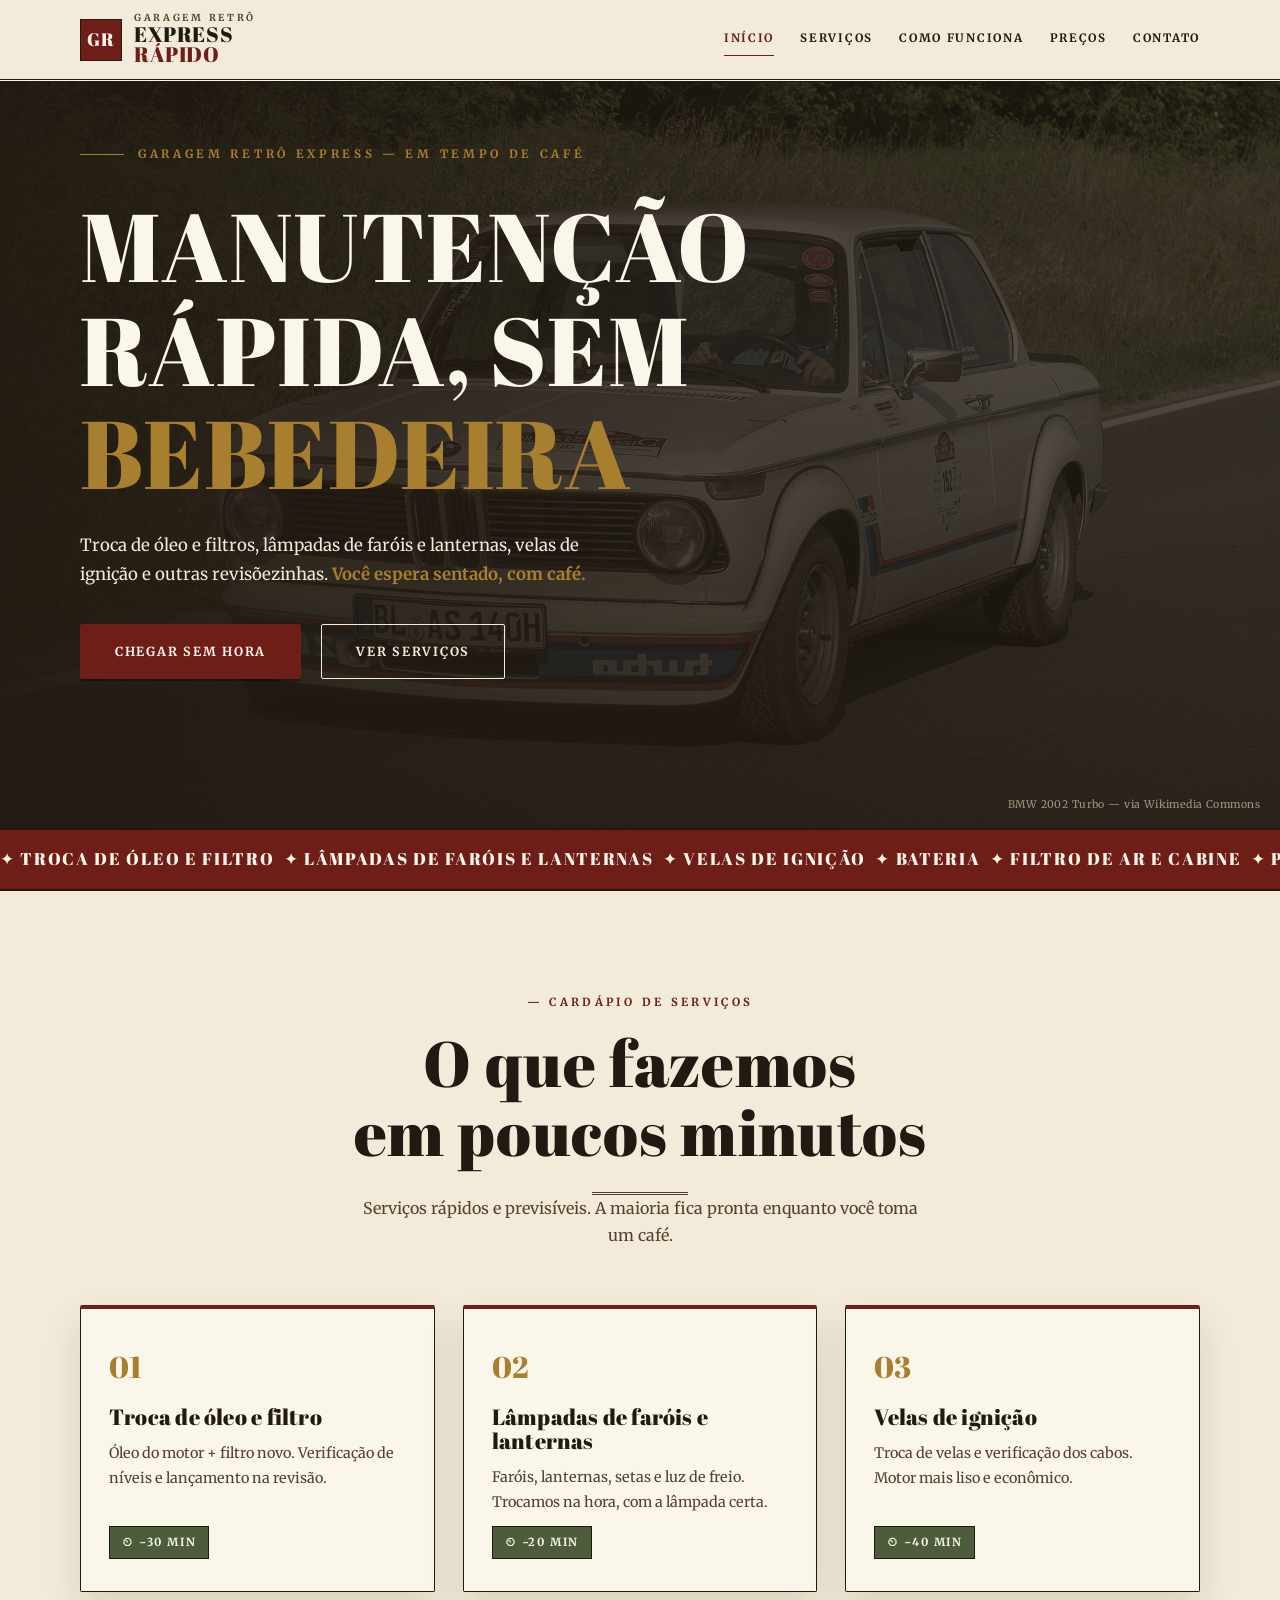
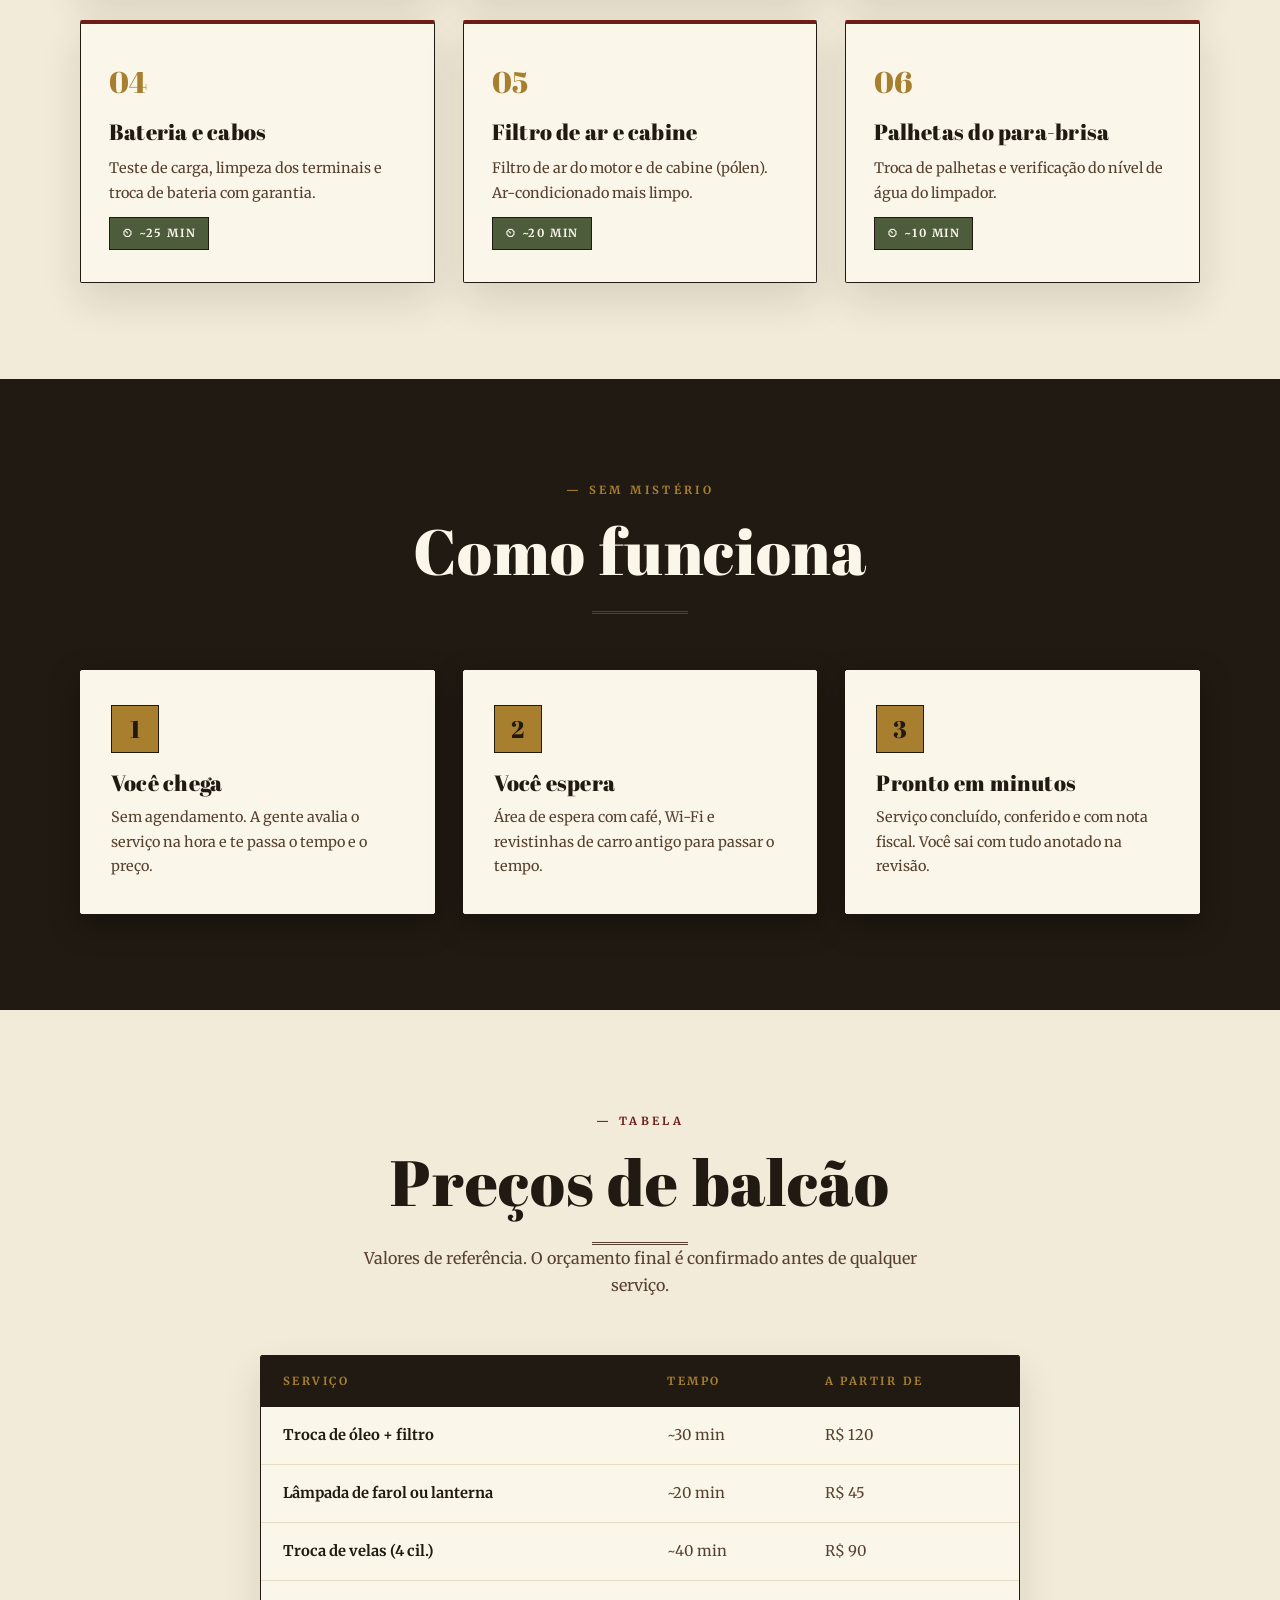
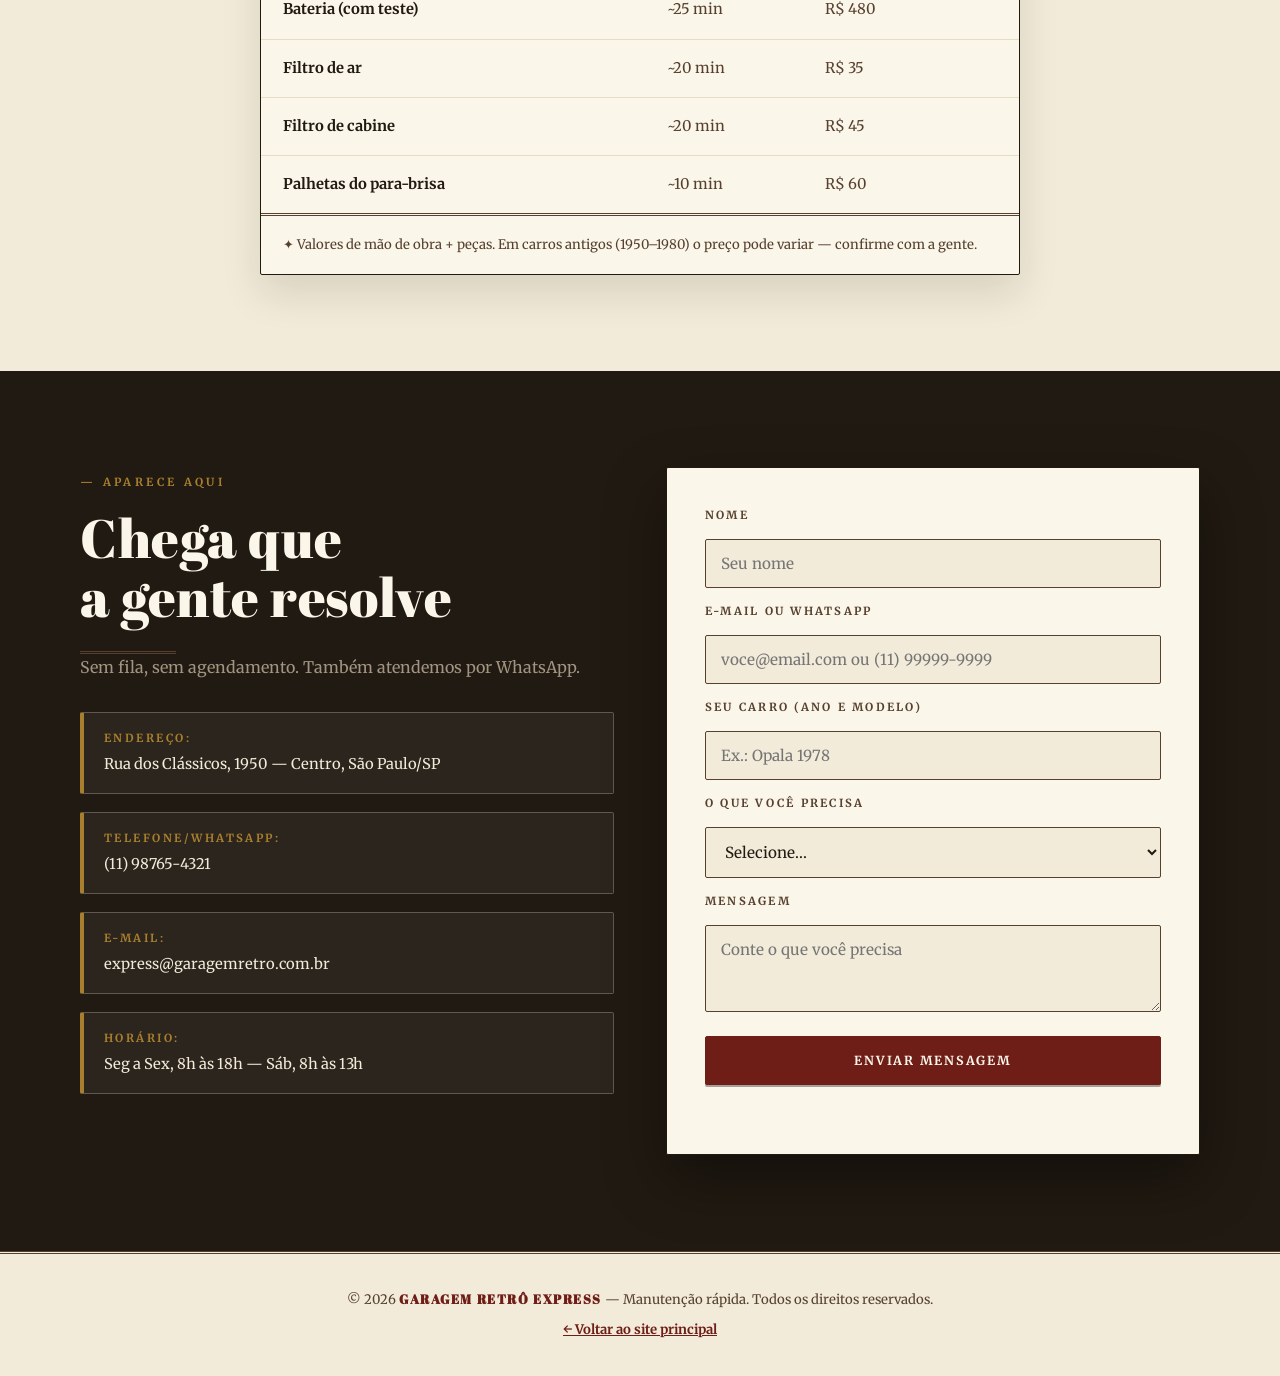
==== servicos-rapidos/index.html @ bcceeb19 "Adiciona site Garagem Retrô Express - serviços rápidos (óleo, filtros, lâmpadas, velas)" ====
<!DOCTYPE html>
<html lang="pt-BR">
<head>
  <meta charset="UTF-8">
  <meta name="viewport" content="width=device-width, initial-scale=1.0">
  <meta name="description" content="Garagem Retrô Express — serviços rápidos para seu carro: troca de óleo e filtros, lâmpadas de faróis e lanternas, velas de ignição. Sem agendamento, sem demora.">
  <title>GARAGEM RETRÔ EXPRESS — Serviços Rápidos</title>
  <link rel="preconnect" href="https://fonts.googleapis.com">
  <link rel="preconnect" href="https://fonts.gstatic.com" crossorigin>
  <link href="https://fonts.googleapis.com/css2?family=Abril+Fatface&family=Merriweather:ital,wght@0,300;0,400;0,700;1,400&display=swap" rel="stylesheet">
  <link rel="stylesheet" href="css/style.css">
</head>
<body>

  <header class="header" id="topo">
    <div class="container header-inner">
      <a href="#inicio" class="logo">
        <span class="logo-mark">GR</span>
        <span class="logo-text">
          <small>Garagem Retrô</small>
          EXPRESS <em>RÁPIDO</em>
        </span>
      </a>
      <nav class="nav" id="nav">
        <a href="#inicio">Início</a>
        <a href="#servicos">Serviços</a>
        <a href="#como-funciona">Como funciona</a>
        <a href="#precos">Preços</a>
        <a href="#contato">Contato</a>
      </nav>
      <button class="menu-toggle" id="menuToggle" aria-label="Abrir menu">&#9776;</button>
    </div>
  </header>

  <main>

    <!-- ===== HERO ===== -->
    <section class="hero" id="inicio">
      <div class="hero-backdrop" aria-hidden="true">
        <img src="../img/bmw-2002-1970.jpg" alt="" fetchpriority="high">
      </div>
      <div class="container hero-content">
        <span class="hero-kicker" data-reveal>Garagem Retrô Express — Em tempo de café</span>
        <h1 class="hero-title" data-reveal>MANUTENÇÃO<br>RÁPIDA, SEM<br><em>BEBEDEIRA</em></h1>
        <p class="hero-sub" data-reveal>Troca de óleo e filtros, lâmpadas de faróis e lanternas, velas de ignição e outras revisõezinhas. <strong>Você espera sentado, com café.</strong></p>
        <div class="hero-actions" data-reveal>
          <a href="#contato" class="btn btn-primary">Chegar sem hora</a>
          <a href="#servicos" class="btn btn-outline">Ver serviços</a>
        </div>
      </div>
      <p class="hero-credits">BMW 2002 Turbo — via Wikimedia Commons</p>
    </section>

    <!-- ===== MARQUEE ===== -->
    <div class="marquee" aria-hidden="true">
      <div class="marquee-track">
        <span>&#10022; Troca de óleo e filtro&nbsp;&nbsp;&#10022; Lâmpadas de faróis e lanternas&nbsp;&nbsp;&#10022; Velas de ignição&nbsp;&nbsp;&#10022; Bateria&nbsp;&nbsp;&#10022; Filtro de ar e cabine&nbsp;&nbsp;&#10022; Palhetas&nbsp;&nbsp;&#10022;&nbsp;&nbsp;</span>
        <span>&#10022; Troca de óleo e filtro&nbsp;&nbsp;&#10022; Lâmpadas de faróis e lanternas&nbsp;&nbsp;&#10022; Velas de ignição&nbsp;&nbsp;&#10022; Bateria&nbsp;&nbsp;&#10022; Filtro de ar e cabine&nbsp;&nbsp;&#10022; Palhetas&nbsp;&nbsp;&#10022;&nbsp;&nbsp;</span>
      </div>
    </div>

    <!-- ===== SERVIÇOS ===== -->
    <section class="servicos" id="servicos">
      <div class="container">
        <div class="section-head center">
          <span class="section-tag" data-reveal>Cardápio de serviços</span>
          <h2 data-reveal>O que fazemos<br>em poucos minutos</h2>
          <hr class="rule" data-reveal>
          <p data-reveal>Serviços rápidos e previsíveis. A maioria fica pronta enquanto você toma um café.</p>
        </div>

        <div class="servicos-grid">
          <article class="press-card" data-reveal>
            <span class="card-num">01</span>
            <h3>Troca de óleo e filtro</h3>
            <p>Óleo do motor + filtro novo. Verificação de níveis e lançamento na revisão.</p>
            <span class="tag-tempo">&#9202; ~30 min</span>
          </article>
          <article class="press-card" data-reveal>
            <span class="card-num">02</span>
            <h3>Lâmpadas de faróis e lanternas</h3>
            <p>Faróis, lanternas, setas e luz de freio. Trocamos na hora, com a lâmpada certa.</p>
            <span class="tag-tempo">&#9202; ~20 min</span>
          </article>
          <article class="press-card" data-reveal>
            <span class="card-num">03</span>
            <h3>Velas de ignição</h3>
            <p>Troca de velas e verificação dos cabos. Motor mais liso e econômico.</p>
            <span class="tag-tempo">&#9202; ~40 min</span>
          </article>
          <article class="press-card" data-reveal>
            <span class="card-num">04</span>
            <h3>Bateria e cabos</h3>
            <p>Teste de carga, limpeza dos terminais e troca de bateria com garantia.</p>
            <span class="tag-tempo">&#9202; ~25 min</span>
          </article>
          <article class="press-card" data-reveal>
            <span class="card-num">05</span>
            <h3>Filtro de ar e cabine</h3>
            <p>Filtro de ar do motor e de cabine (pólen). Ar-condicionado mais limpo.</p>
            <span class="tag-tempo">&#9202; ~20 min</span>
          </article>
          <article class="press-card" data-reveal>
            <span class="card-num">06</span>
            <h3>Palhetas do para-brisa</h3>
            <p>Troca de palhetas e verificação do nível de água do limpador.</p>
            <span class="tag-tempo">&#9202; ~10 min</span>
          </article>
        </div>
      </div>
    </section>

    <!-- ===== COMO FUNCIONA ===== -->
    <section class="como" id="como-funciona">
      <div class="container">
        <div class="section-head section-head-dark center">
          <span class="section-tag" data-reveal>Sem mistério</span>
          <h2 data-reveal>Como funciona</h2>
          <hr class="rule" data-reveal>
        </div>

        <div class="passos-grid">
          <article class="passo" data-reveal>
            <span class="passo-num">1</span>
            <h3>Você chega</h3>
            <p>Sem agendamento. A gente avalia o serviço na hora e te passa o tempo e o preço.</p>
          </article>
          <article class="passo" data-reveal>
            <span class="passo-num">2</span>
            <h3>Você espera</h3>
            <p>Área de espera com café, Wi-Fi e revistinhas de carro antigo para passar o tempo.</p>
          </article>
          <article class="passo" data-reveal>
            <span class="passo-num">3</span>
            <h3>Pronto em minutos</h3>
            <p>Serviço concluído, conferido e com nota fiscal. Você sai com tudo anotado na revisão.</p>
          </article>
        </div>
      </div>
    </section>

    <!-- ===== PREÇOS ===== -->
    <section class="precos" id="precos">
      <div class="container">
        <div class="section-head center">
          <span class="section-tag" data-reveal>Tabela</span>
          <h2 data-reveal>Preços de balcão</h2>
          <hr class="rule" data-reveal>
          <p data-reveal>Valores de referência. O orçamento final é confirmado antes de qualquer serviço.</p>
        </div>

        <div class="precos-card" data-reveal>
          <table class="precos-tabela">
            <thead>
              <tr>
                <th>Serviço</th>
                <th>Tempo</th>
                <th>A partir de</th>
              </tr>
            </thead>
            <tbody>
              <tr><td>Troca de óleo + filtro</td><td>~30 min</td><td>R$ 120</td></tr>
              <tr><td>Lâmpada de farol ou lanterna</td><td>~20 min</td><td>R$ 45</td></tr>
              <tr><td>Troca de velas (4 cil.)</td><td>~40 min</td><td>R$ 90</td></tr>
              <tr><td>Bateria (com teste)</td><td>~25 min</td><td>R$ 480</td></tr>
              <tr><td>Filtro de ar</td><td>~20 min</td><td>R$ 35</td></tr>
              <tr><td>Filtro de cabine</td><td>~20 min</td><td>R$ 45</td></tr>
              <tr><td>Palhetas do para-brisa</td><td>~10 min</td><td>R$ 60</td></tr>
            </tbody>
          </table>
          <p class="precos-nota">&#10022; Valores de mão de obra + peças. Em carros antigos (1950–1980) o preço pode variar — confirme com a gente.</p>
        </div>
      </div>
    </section>

    <!-- ===== CONTATO ===== -->
    <section class="contato" id="contato">
      <div class="container contato-grid">
        <div class="contato-info">
          <span class="section-tag" data-reveal>Aparece aqui</span>
          <h2 data-reveal>Chega que<br>a gente resolve</h2>
          <hr class="rule" data-reveal>
          <p data-reveal>Sem fila, sem agendamento. Também atendemos por WhatsApp.</p>
          <ul class="contato-lista" data-reveal>
            <li><strong>Endereço:</strong> Rua dos Clássicos, 1950 — Centro, São Paulo/SP</li>
            <li><strong>Telefone/WhatsApp:</strong> (11) 98765-4321</li>
            <li><strong>E-mail:</strong> express@garagemretro.com.br</li>
            <li><strong>Horário:</strong> Seg a Sex, 8h às 18h — Sáb, 8h às 13h</li>
          </ul>
        </div>

        <form class="contato-form" id="contatoForm" novalidate data-reveal>
          <label for="nome">Nome</label>
          <input type="text" id="nome" name="nome" placeholder="Seu nome" required>

          <label for="email">E-mail ou WhatsApp</label>
          <input type="email" id="email" name="email" placeholder="voce@email.com ou (11) 99999-9999" required>

          <label for="veiculo">Seu carro (ano e modelo)</label>
          <input type="text" id="veiculo" name="veiculo" placeholder="Ex.: Opala 1978">

          <label for="servico">O que você precisa</label>
          <select id="servico" name="servico">
            <option value="">Selecione...</option>
            <option>Troca de óleo e filtro</option>
            <option>Lâmpadas de faróis e lanternas</option>
            <option>Velas de ignição</option>
            <option>Bateria e cabos</option>
            <option>Filtro de ar e cabine</option>
            <option>Palhetas do para-brisa</option>
            <option>Outro serviço</option>
          </select>

          <label for="mensagem">Mensagem</label>
          <textarea id="mensagem" name="mensagem" rows="3" placeholder="Conte o que você precisa"></textarea>

          <button type="submit" class="btn btn-primary btn-block">Enviar mensagem</button>
          <p class="form-status" id="formStatus" role="status"></p>
        </form>
      </div>
    </section>
  </main>

  <footer class="footer">
    <div class="container footer-inner">
      <p>&copy; <span id="anoAtual"></span> <strong>GARAGEM RETRÔ EXPRESS</strong> — Manutenção rápida. Todos os direitos reservados.</p>
      <p><a href="../index.html" class="footer-link">← Voltar ao site principal</a></p>
    </div>
  </footer>

  <script src="js/script.js"></script>
</body>
</html>
---- servicos-rapidos/css/style.css ----
/* ============================================================
   GARAGEM RETRÔ EXPRESS — Editorial Vintage (serviços rápidos)
   Abril Fatface + Merriweather | papel/tinta/vinho/dourado
   ============================================================ */

:root {
  --c-papel: #f2ebd9;
  --c-papel-2: #fbf6ea;
  --c-papel-3: #e7ddc4;
  --c-tinta: #211a12;
  --c-marrom: #57402e;
  --c-vinho: #6e1d17;
  --c-dourado: #a87f2e;
  --c-oliva: #4d5d3c;
  --c-cinza: #7a6f60;
  --c-cinza-claro: #a29480;

  --f-display: 'Abril Fatface', Georgia, serif;
  --f-body: 'Merriweather', Georgia, serif;

  --raio: 2px;
  --borda: 1px solid var(--c-tinta);
  --sombra-suave: 0 18px 40px rgba(33, 26, 18, 0.12);
  --press: 0.2s ease;
}

* {
  margin: 0;
  padding: 0;
  box-sizing: border-box;
}

html {
  scroll-behavior: smooth;
}

body {
  font-family: var(--f-body);
  font-size: 16px;
  background: var(--c-papel);
  background-image:
    radial-gradient(rgba(33, 26, 18, 0.05) 1px, transparent 1px);
  background-size: 24px 24px;
  color: var(--c-tinta);
  line-height: 1.7;
  -webkit-font-smoothing: antialiased;
}

.container {
  width: min(1120px, 92%);
  margin-inline: auto;
}

h1, h2, h3 {
  font-family: var(--f-display);
  font-weight: 400;
  line-height: 1.08;
  letter-spacing: 0.01em;
}

p {
  font-weight: 400;
}

img, svg {
  display: block;
  max-width: 100%;
}

a {
  color: inherit;
}

button {
  font-family: var(--f-body);
  cursor: pointer;
}

.rule {
  border: none;
  border-top: 3px double var(--c-marrom);
  width: 96px;
  margin-block: 26px 0;
}

/* ===== Header ===== */
.header {
  position: fixed;
  inset: 0 0 auto 0;
  z-index: 100;
  background: var(--c-papel);
  border-bottom: 1px solid var(--c-tinta);
  box-shadow: 0 1px 0 var(--c-papel-2), 0 2px 0 var(--c-tinta);
}

.header-inner {
  display: flex;
  align-items: center;
  justify-content: space-between;
  padding-block: 14px;
}

.logo {
  display: flex;
  align-items: center;
  gap: 12px;
  text-decoration: none;
  color: var(--c-tinta);
  font-family: var(--f-display);
  font-size: 1.3rem;
  letter-spacing: 0.03em;
  text-transform: uppercase;
}

.logo-mark {
  display: grid;
  place-items: center;
  width: 42px;
  height: 42px;
  border: 1px solid var(--c-tinta);
  background: var(--c-vinho);
  color: var(--c-papel-2);
  font-family: var(--f-display);
  font-size: 1.15rem;
}

.logo-text {
  display: flex;
  flex-direction: column;
  line-height: 1;
}

.logo-text small {
  font-family: var(--f-body);
  font-size: 0.6rem;
  font-weight: 700;
  letter-spacing: 0.28em;
  color: var(--c-marrom);
}

.logo em {
  font-style: normal;
  color: var(--c-vinho);
}

.nav {
  display: flex;
  gap: 26px;
}

.nav a {
  color: var(--c-tinta);
  text-decoration: none;
  font-size: 0.72rem;
  font-weight: 700;
  letter-spacing: 0.15em;
  text-transform: uppercase;
  padding: 6px 0;
  border-bottom: 1px solid transparent;
  transition: color var(--press), border-color var(--press);
}

.nav a:hover,
.nav a.active {
  color: var(--c-vinho);
  border-bottom-color: var(--c-vinho);
}

.menu-toggle {
  display: none;
  background: none;
  border: 1px solid var(--c-tinta);
  color: var(--c-tinta);
  font-size: 1.2rem;
  width: 40px;
  height: 40px;
}

/* ===== Hero ===== */
.hero {
  position: relative;
  min-height: 92vh;
  display: flex;
  align-items: stretch;
  background: var(--c-tinta);
  color: var(--c-papel-2);
  overflow: hidden;
  padding-top: 72px;
}

.hero-backdrop {
  position: absolute;
  inset: 0;
  z-index: 0;
}

.hero-backdrop img {
  width: 100%;
  height: 100%;
  object-fit: cover;
  opacity: 0.42;
  filter: grayscale(0.35) sepia(0.18) contrast(1.05);
}

.hero::after {
  content: '';
  position: absolute;
  inset: 0;
  z-index: 1;
  background:
    linear-gradient(to right, rgba(33, 26, 18, 0.92) 0%, rgba(33, 26, 18, 0.62) 45%, rgba(33, 26, 18, 0.35) 100%),
    linear-gradient(to top, rgba(33, 26, 18, 0.55), transparent 40%);
}

.hero-content {
  position: relative;
  z-index: 2;
  align-self: center;
  padding-block: 60px 40px;
}

.hero-kicker {
  display: flex;
  align-items: center;
  gap: 14px;
  font-size: 0.72rem;
  font-weight: 700;
  letter-spacing: 0.32em;
  text-transform: uppercase;
  color: var(--c-dourado);
  margin-bottom: 30px;
}

.hero-kicker::before {
  content: '';
  width: 44px;
  height: 1px;
  background: var(--c-dourado);
}

.hero-title {
  font-size: clamp(2.8rem, 8.5vw, 6rem);
  letter-spacing: 0.005em;
  max-width: 860px;
}

.hero-title em {
  font-style: normal;
  color: var(--c-dourado);
  display: inline-block;
}

.hero-sub {
  font-size: 1.05rem;
  max-width: 560px;
  margin-block: 26px 36px;
  color: var(--c-papel);
}

.hero-sub strong {
  color: var(--c-dourado);
  font-weight: 700;
}

.hero-actions {
  display: flex;
  gap: 20px;
  flex-wrap: wrap;
}

.hero-credits {
  position: absolute;
  bottom: 14px;
  right: 20px;
  z-index: 2;
  font-size: 0.66rem;
  color: var(--c-cinza-claro);
  letter-spacing: 0.04em;
}

/* ===== Botões ===== */
.btn {
  display: inline-block;
  padding: 16px 34px;
  border: 1px solid var(--c-tinta);
  border-radius: var(--raio);
  font-family: var(--f-body);
  font-weight: 700;
  font-size: 0.78rem;
  letter-spacing: 0.14em;
  text-transform: uppercase;
  text-decoration: none;
  cursor: pointer;
  transition: background var(--press), color var(--press), box-shadow var(--press);
}

.btn:hover {
  transform: translateY(-2px);
}

.btn-primary {
  background: var(--c-vinho);
  border-color: var(--c-vinho);
  color: var(--c-papel-2);
  box-shadow: 0 2px 0 rgba(0, 0, 0, 0.35);
}

.btn-primary:hover {
  background: #57150f;
  color: var(--c-papel-2);
}

.btn-outline {
  border-color: var(--c-papel);
  color: var(--c-papel);
  background: transparent;
}

.btn-outline:hover {
  background: var(--c-papel);
  color: var(--c-tinta);
}

/* ===== Marquee ===== */
.marquee {
  background: var(--c-vinho);
  color: var(--c-papel-2);
  border-block: 2px solid var(--c-tinta);
  overflow: hidden;
  white-space: nowrap;
  padding-block: 15px;
}

.marquee-track {
  display: inline-flex;
  animation: marquee 30s linear infinite;
  will-change: transform;
}

.marquee-track span {
  font-family: var(--f-display);
  font-size: 1.05rem;
  letter-spacing: 0.1em;
  text-transform: uppercase;
  padding-right: 4px;
}

@keyframes marquee {
  from { transform: translateX(0); }
  to   { transform: translateX(-50%); }
}

/* ===== Seções ===== */
section {
  padding-block: 96px;
}

.section-head {
  max-width: 700px;
  margin-bottom: 56px;
}

.section-head.center {
  margin-inline: auto;
  text-align: center;
}

.section-head.center .rule {
  margin-inline: auto;
}

.section-head h2 {
  font-size: clamp(2.4rem, 6vw, 4rem);
  margin-bottom: 20px;
}

.section-head p {
  color: var(--c-marrom);
  max-width: 560px;
  font-size: 1rem;
}

.section-head.center p {
  margin-inline: auto;
}

.section-tag {
  display: inline-block;
  font-weight: 700;
  font-size: 0.7rem;
  letter-spacing: 0.3em;
  text-transform: uppercase;
  color: var(--c-vinho);
  margin-bottom: 16px;
}

.section-tag::before {
  content: '\2014\00a0';
}

/* ===== Cards de serviços ===== */
.servicos {
  background: var(--c-papel);
}

.servicos-grid {
  display: grid;
  grid-template-columns: repeat(3, 1fr);
  gap: 28px;
}

.press-card {
  background: var(--c-papel-2);
  border: 1px solid var(--c-tinta);
  border-top: 4px solid var(--c-vinho);
  border-radius: var(--raio);
  box-shadow: var(--sombra-suave);
  padding: 32px 28px;
  display: flex;
  flex-direction: column;
  gap: 12px;
  transition: transform var(--press), box-shadow var(--press);
}

.press-card:hover {
  transform: translateY(-4px);
  box-shadow: 0 24px 48px rgba(33, 26, 18, 0.16);
}

.card-num {
  display: block;
  font-family: var(--f-display);
  font-size: 1.9rem;
  color: var(--c-dourado);
}

.press-card h3 {
  font-size: 1.4rem;
}

.press-card p {
  font-size: 0.9rem;
  color: var(--c-marrom);
  flex: 1;
}

.tag-tempo {
  align-self: flex-start;
  font-weight: 700;
  font-size: 0.7rem;
  letter-spacing: 0.14em;
  text-transform: uppercase;
  background: var(--c-oliva);
  color: var(--c-papel-2);
  border: 1px solid var(--c-tinta);
  padding: 6px 12px;
}

/* ===== Como funciona ===== */
.como {
  background: var(--c-tinta);
  color: var(--c-papel-2);
}

.section-head-dark h2 {
  color: var(--c-papel-2);
}

.section-head-dark p {
  color: var(--c-cinza-claro);
}

.section-head-dark .section-tag {
  color: var(--c-dourado);
}

.passos-grid {
  display: grid;
  grid-template-columns: repeat(3, 1fr);
  gap: 28px;
  counter-reset: passo;
}

.passo {
  background: var(--c-papel-2);
  color: var(--c-tinta);
  border: 1px solid var(--c-papel-2);
  border-radius: var(--raio);
  padding: 34px 30px;
  box-shadow: 0 10px 30px rgba(0, 0, 0, 0.35);
}

.passo-num {
  display: grid;
  place-items: center;
  width: 48px;
  height: 48px;
  border: 1px solid var(--c-tinta);
  background: var(--c-dourado);
  color: var(--c-tinta);
  font-family: var(--f-display);
  font-size: 1.5rem;
  margin-bottom: 18px;
}

.passo h3 {
  font-size: 1.4rem;
  margin-bottom: 10px;
}

.passo p {
  font-size: 0.9rem;
  color: var(--c-marrom);
}

/* ===== Preços ===== */
.precos {
  background: var(--c-papel);
}

.precos-card {
  background: var(--c-papel-2);
  border: 1px solid var(--c-tinta);
  border-radius: var(--raio);
  box-shadow: var(--sombra-suave);
  max-width: 760px;
  margin-inline: auto;
  overflow: hidden;
}

.precos-tabela {
  width: 100%;
  border-collapse: collapse;
}

.precos-tabela th,
.precos-tabela td {
  text-align: left;
  padding: 16px 22px;
  border-bottom: 1px solid var(--c-papel-3);
}

.precos-tabela th {
  font-size: 0.7rem;
  letter-spacing: 0.22em;
  text-transform: uppercase;
  background: var(--c-tinta);
  color: var(--c-dourado);
  border-bottom: none;
}

.precos-tabela td {
  font-size: 0.92rem;
}

.precos-tabela td:first-child {
  font-weight: 700;
}

.precos-tabela td:nth-child(2),
.precos-tabela td:nth-child(3) {
  color: var(--c-marrom);
  white-space: nowrap;
}

.precos-tabela tr:last-child td {
  border-bottom: none;
}

.precos-nota {
  padding: 18px 22px;
  font-size: 0.82rem;
  color: var(--c-marrom);
  border-top: 3px double var(--c-marrom);
}

/* ===== Contato ===== */
.contato {
  background: var(--c-tinta);
  color: var(--c-papel-2);
}

.contato-grid {
  display: grid;
  grid-template-columns: 1fr 1fr;
  gap: 52px;
}

.contato-info h2 {
  color: var(--c-papel-2);
  font-size: clamp(2.2rem, 5vw, 3.4rem);
  margin-bottom: 18px;
}

.contato-info > p {
  margin-bottom: 30px;
  color: var(--c-cinza-claro);
}

.contato-info .section-tag {
  color: var(--c-dourado);
}

.contato-lista {
  list-style: none;
  display: grid;
  gap: 18px;
}

.contato-lista li {
  padding: 16px 20px;
  border: 1px solid rgba(251, 246, 234, 0.25);
  border-left: 4px solid var(--c-dourado);
  border-radius: var(--raio);
  background: rgba(251, 246, 234, 0.05);
  color: var(--c-papel);
  font-size: 0.92rem;
}

.contato-lista strong {
  display: block;
  color: var(--c-dourado);
  font-size: 0.7rem;
  letter-spacing: 0.22em;
  text-transform: uppercase;
  margin-bottom: 4px;
}

.contato-form {
  background: var(--c-papel-2);
  color: var(--c-tinta);
  border: 1px solid var(--c-tinta);
  border-radius: var(--raio);
  box-shadow: 0 24px 60px rgba(0, 0, 0, 0.4);
  padding: 38px;
  display: grid;
  gap: 14px;
}

.contato-form label {
  font-weight: 700;
  font-size: 0.7rem;
  letter-spacing: 0.2em;
  text-transform: uppercase;
  color: var(--c-marrom);
}

.contato-form input,
.contato-form textarea,
.contato-form select {
  width: 100%;
  padding: 14px 15px;
  border: 1px solid var(--c-marrom);
  border-radius: var(--raio);
  font-family: var(--f-body);
  font-size: 0.95rem;
  background: var(--c-papel);
  color: var(--c-tinta);
  transition: background var(--press), border-color var(--press);
}

.contato-form input:focus,
.contato-form textarea:focus,
.contato-form select:focus {
  outline: none;
  background: var(--c-papel-2);
  border-color: var(--c-vinho);
}

.contato-form input.invalid,
.contato-form textarea.invalid {
  border-color: var(--c-vinho);
  background: #f6e7e4;
}

.contato-form .btn {
  margin-top: 10px;
}

.form-status {
  font-size: 0.88rem;
  font-weight: 600;
  min-height: 1.2em;
}

.form-status.ok {
  color: var(--c-papel-2);
  background: var(--c-vinho);
  border: 1px solid var(--c-tinta);
  padding: 10px 14px;
}

.form-status.erro {
  color: var(--c-tinta);
  background: var(--c-papel);
  border: 1px solid var(--c-tinta);
  padding: 10px 14px;
}

/* ===== Footer ===== */
.footer {
  background: var(--c-papel);
  color: var(--c-marrom);
  border-top: 3px double var(--c-marrom);
  padding-block: 34px;
  text-align: center;
  font-size: 0.82rem;
}

.footer-inner {
  display: flex;
  flex-direction: column;
  gap: 8px;
}

.footer-inner strong {
  font-family: var(--f-display);
  color: var(--c-vinho);
  text-transform: uppercase;
  letter-spacing: 0.12em;
}

.footer-link {
  color: var(--c-vinho);
  text-decoration: underline;
  font-weight: 700;
}

/* ===== Scroll reveal ===== */
[data-reveal] {
  opacity: 0;
  transform: translateY(26px);
  transition: opacity 0.5s ease-out, transform 0.5s ease-out;
}

[data-reveal].visible {
  opacity: 1;
  transform: translateY(0);
}

/* ===== Responsivo ===== */
@media (max-width: 960px) {
  .servicos-grid,
  .passos-grid {
    grid-template-columns: repeat(2, 1fr);
  }

  .contato-grid {
    grid-template-columns: 1fr;
  }
}

@media (max-width: 720px) {
  .menu-toggle {
    display: block;
  }

  .nav {
    position: fixed;
    inset: 71px 0 auto 0;
    flex-direction: column;
    gap: 0;
    background: var(--c-papel);
    border-bottom: 1px solid var(--c-tinta);
    transform: translateY(-110%);
    transition: transform 0.3s ease-out;
  }

  .nav.open {
    transform: translateY(0);
  }

  .nav a {
    padding: 16px 28px;
    border-bottom: 1px solid var(--c-papel-3);
  }

  .servicos-grid,
  .passos-grid {
    grid-template-columns: 1fr;
  }

  .hero-actions .btn {
    width: 100%;
    text-align: center;
  }

  .precos-tabela th,
  .precos-tabela td {
    padding: 12px 14px;
  }
}

/* ===== Reduced motion ===== */
@media (prefers-reduced-motion: reduce) {
  html {
    scroll-behavior: auto;
  }

  .marquee-track {
    animation: none;
  }

  [data-reveal] {
    opacity: 1;
    transform: none;
    transition: none;
  }

  .btn:hover,
  .press-card:hover,
  .passo:hover {
    transform: none;
  }
}
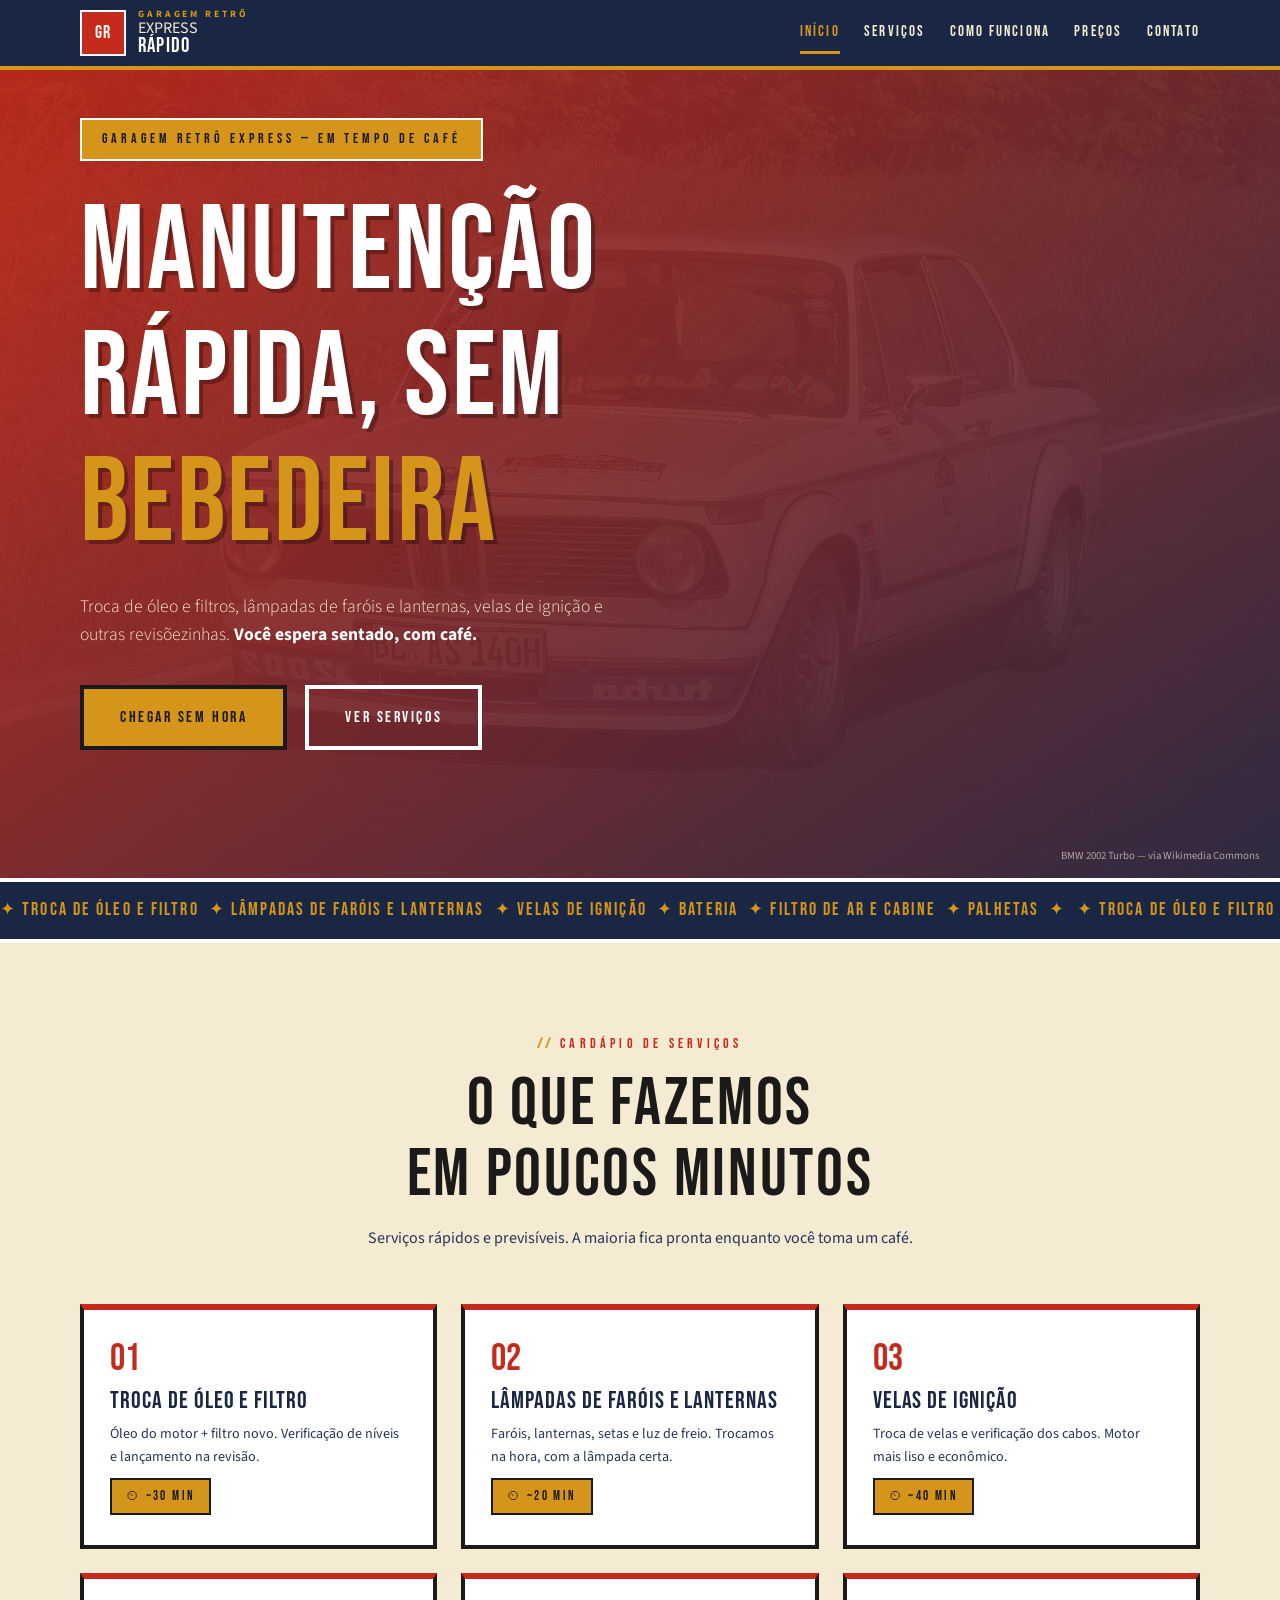
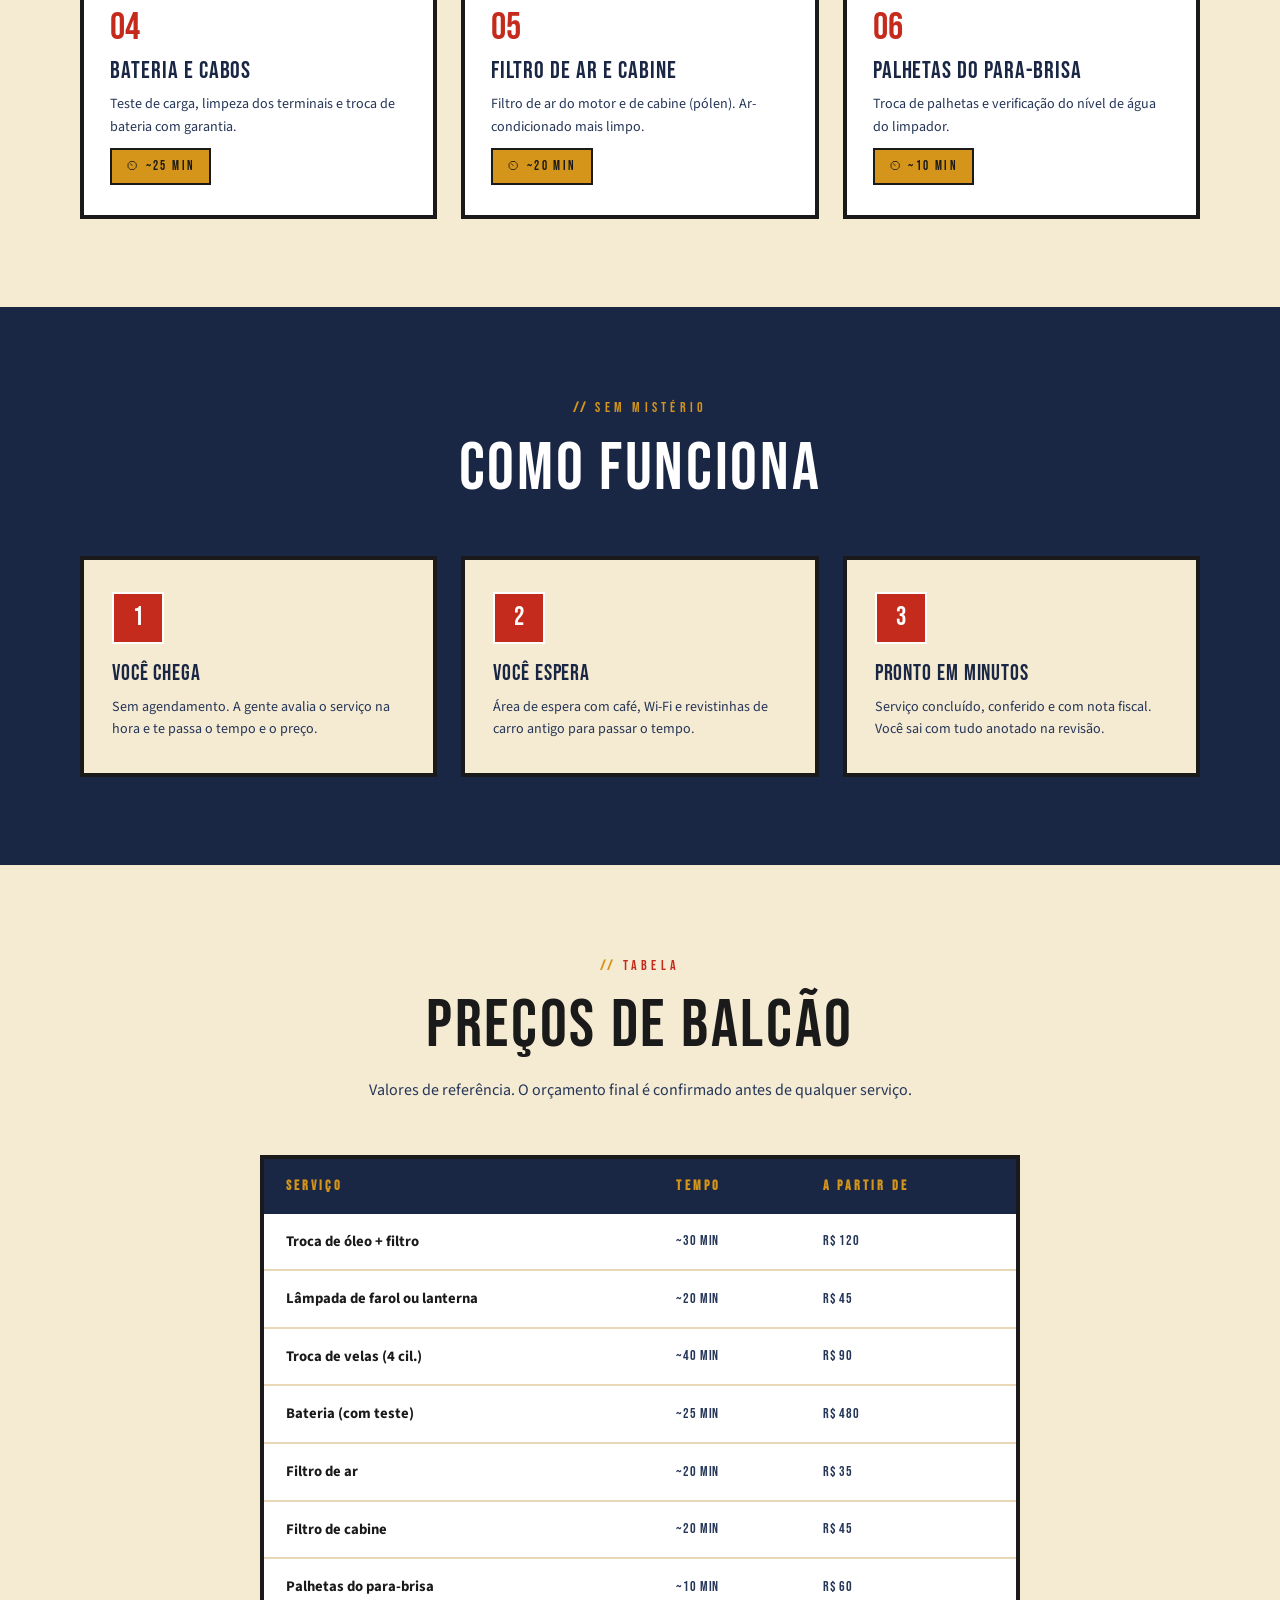
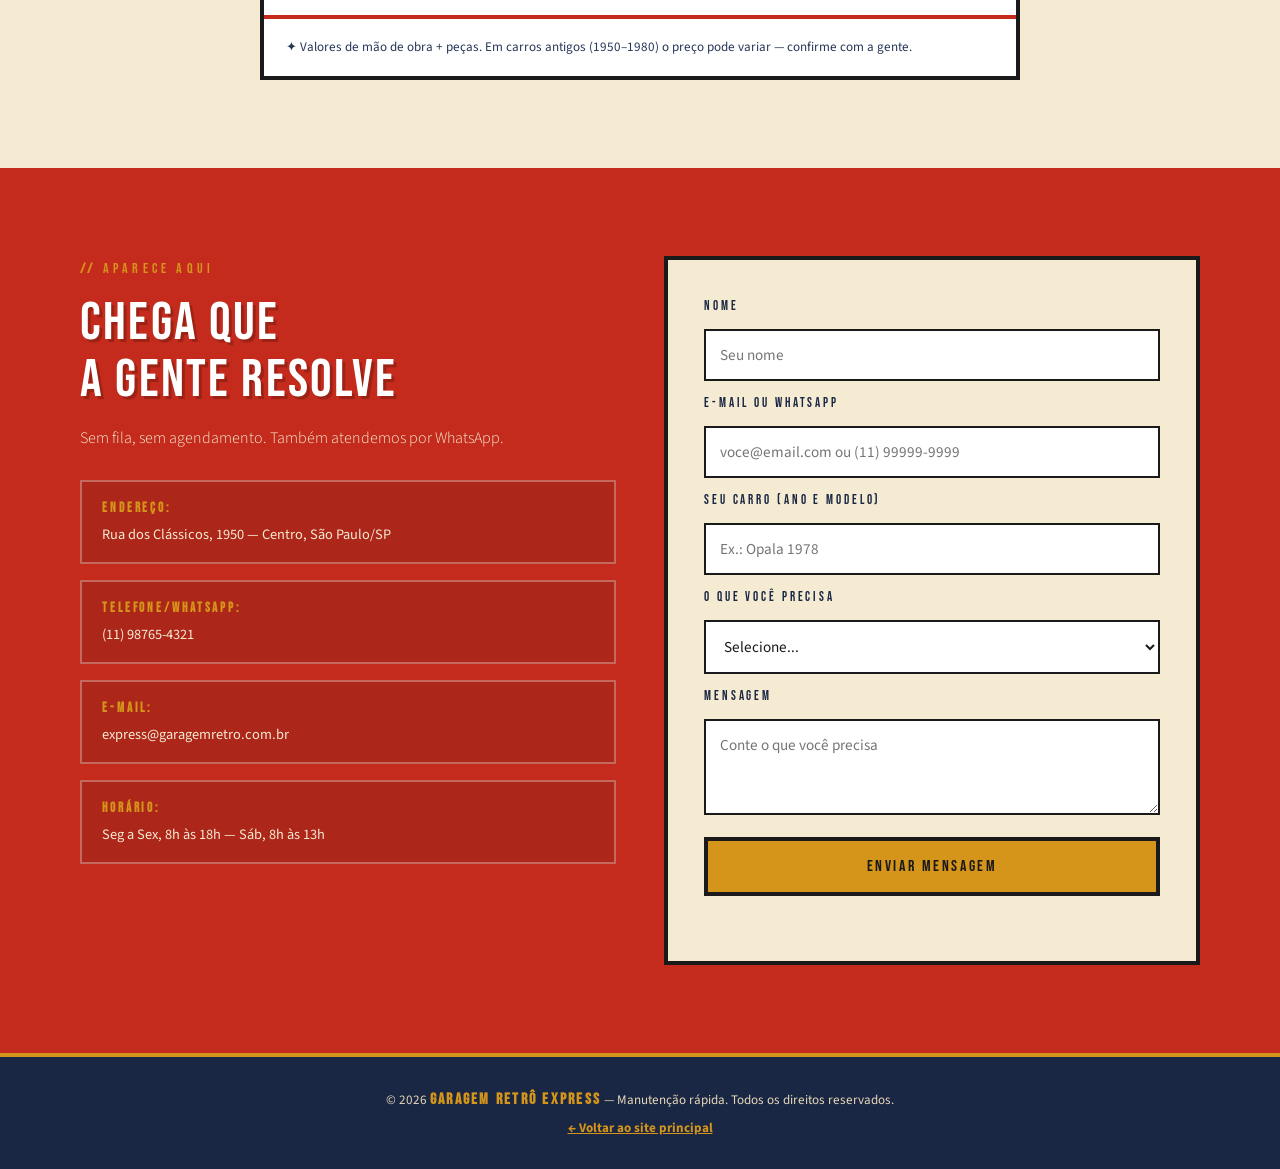
==== commit f7a628fa: "Redesenha site Express para estilo cartaz retro (Bebas Neue, vermelho/navy/creme)" ====
--- a/servicos-rapidos/index.html
+++ b/servicos-rapidos/index.html
@@ -7,7 +7,7 @@
   <title>GARAGEM RETRÔ EXPRESS — Serviços Rápidos</title>
   <link rel="preconnect" href="https://fonts.googleapis.com">
   <link rel="preconnect" href="https://fonts.gstatic.com" crossorigin>
-  <link href="https://fonts.googleapis.com/css2?family=Abril+Fatface&family=Merriweather:ital,wght@0,300;0,400;0,700;1,400&display=swap" rel="stylesheet">
+  <link href="https://fonts.googleapis.com/css2?family=Bebas+Neue&family=Source+Sans+3:wght@300;400;600;700&display=swap" rel="stylesheet">
   <link rel="stylesheet" href="css/style.css">
 </head>
 <body>
@@ -37,10 +37,10 @@
     <!-- ===== HERO ===== -->
     <section class="hero" id="inicio">
       <div class="hero-backdrop" aria-hidden="true">
-        <img src="../img/bmw-2002-1970.jpg" alt="" fetchpriority="high">
+        <img src="img/bmw-2002-1970.jpg" alt="" fetchpriority="high">
       </div>
       <div class="container hero-content">
-        <span class="hero-kicker" data-reveal>Garagem Retrô Express — Em tempo de café</span>
+        <span class="hero-badge" data-reveal>Garagem Retrô Express — Em tempo de café</span>
         <h1 class="hero-title" data-reveal>MANUTENÇÃO<br>RÁPIDA, SEM<br><em>BEBEDEIRA</em></h1>
         <p class="hero-sub" data-reveal>Troca de óleo e filtros, lâmpadas de faróis e lanternas, velas de ignição e outras revisõezinhas. <strong>Você espera sentado, com café.</strong></p>
         <div class="hero-actions" data-reveal>
@@ -65,7 +65,6 @@
         <div class="section-head center">
           <span class="section-tag" data-reveal>Cardápio de serviços</span>
           <h2 data-reveal>O que fazemos<br>em poucos minutos</h2>
-          <hr class="rule" data-reveal>
           <p data-reveal>Serviços rápidos e previsíveis. A maioria fica pronta enquanto você toma um café.</p>
         </div>
 
@@ -116,7 +115,6 @@
         <div class="section-head section-head-dark center">
           <span class="section-tag" data-reveal>Sem mistério</span>
           <h2 data-reveal>Como funciona</h2>
-          <hr class="rule" data-reveal>
         </div>
 
         <div class="passos-grid">
@@ -145,7 +143,6 @@
         <div class="section-head center">
           <span class="section-tag" data-reveal>Tabela</span>
           <h2 data-reveal>Preços de balcão</h2>
-          <hr class="rule" data-reveal>
           <p data-reveal>Valores de referência. O orçamento final é confirmado antes de qualquer serviço.</p>
         </div>
 
@@ -179,7 +176,6 @@
         <div class="contato-info">
           <span class="section-tag" data-reveal>Aparece aqui</span>
           <h2 data-reveal>Chega que<br>a gente resolve</h2>
-          <hr class="rule" data-reveal>
           <p data-reveal>Sem fila, sem agendamento. Também atendemos por WhatsApp.</p>
           <ul class="contato-lista" data-reveal>
             <li><strong>Endereço:</strong> Rua dos Clássicos, 1950 — Centro, São Paulo/SP</li>
--- a/servicos-rapidos/css/style.css
+++ b/servicos-rapidos/css/style.css
@@ -1,48 +1,41 @@
 /* ============================================================
-   GARAGEM RETRÔ EXPRESS — Editorial Vintage (serviços rápidos)
-   Abril Fatface + Merriweather | papel/tinta/vinho/dourado
+   GARAGEM RETRÔ EXPRESS — Cartaz Retro
+   Bebas Neue (display) + Source Sans 3 (body)
+   Paleta: vermelho | creme | navy | dourado
+   Estilo: cartaz de propaganda automotiva anos 50–60
    ============================================================ */
 
 :root {
-  --c-papel: #f2ebd9;
-  --c-papel-2: #fbf6ea;
-  --c-papel-3: #e7ddc4;
-  --c-tinta: #211a12;
-  --c-marrom: #57402e;
-  --c-vinho: #6e1d17;
-  --c-dourado: #a87f2e;
-  --c-oliva: #4d5d3c;
-  --c-cinza: #7a6f60;
-  --c-cinza-claro: #a29480;
-
-  --f-display: 'Abril Fatface', Georgia, serif;
-  --f-body: 'Merriweather', Georgia, serif;
-
-  --raio: 2px;
-  --borda: 1px solid var(--c-tinta);
-  --sombra-suave: 0 18px 40px rgba(33, 26, 18, 0.12);
-  --press: 0.2s ease;
-}
-
-* {
-  margin: 0;
-  padding: 0;
-  box-sizing: border-box;
-}
-
-html {
-  scroll-behavior: smooth;
-}
+  --c-creme: #f5ead2;
+  --c-creme-escuro: #e8d8b8;
+  --c-vermelho: #c42b1c;
+  --c-vermelho-escuro: #9a1f14;
+  --c-navy: #1a2744;
+  --c-navy-claro: #253658;
+  --c-dourado: #d4951a;
+  --c-dourado-escuro: #b57e14;
+  --c-preto: #1a1a1a;
+  --c-branco: #ffffff;
+
+  --f-display: 'Bebas Neue', Impact, 'Arial Black', sans-serif;
+  --f-body: 'Source Sans 3', 'Segoe UI', sans-serif;
+
+  --raio: 3px;
+  --borda-fina: 2px solid var(--c-preto);
+  --borda-gorda: 4px solid var(--c-preto);
+  --press: 0.15s ease;
+}
+
+* { margin: 0; padding: 0; box-sizing: border-box; }
+
+html { scroll-behavior: smooth; }
 
 body {
   font-family: var(--f-body);
   font-size: 16px;
-  background: var(--c-papel);
-  background-image:
-    radial-gradient(rgba(33, 26, 18, 0.05) 1px, transparent 1px);
-  background-size: 24px 24px;
-  color: var(--c-tinta);
-  line-height: 1.7;
+  background: var(--c-creme);
+  color: var(--c-preto);
+  line-height: 1.6;
   -webkit-font-smoothing: antialiased;
 }
 
@@ -54,50 +47,30 @@
 h1, h2, h3 {
   font-family: var(--f-display);
   font-weight: 400;
-  line-height: 1.08;
-  letter-spacing: 0.01em;
-}
-
-p {
-  font-weight: 400;
-}
-
-img, svg {
-  display: block;
-  max-width: 100%;
-}
-
-a {
-  color: inherit;
-}
-
-button {
-  font-family: var(--f-body);
-  cursor: pointer;
-}
-
-.rule {
-  border: none;
-  border-top: 3px double var(--c-marrom);
-  width: 96px;
-  margin-block: 26px 0;
-}
+  line-height: 1.05;
+  text-transform: uppercase;
+  letter-spacing: 0.04em;
+}
+
+p { font-weight: 400; }
+img, svg { display: block; max-width: 100%; }
+a { color: inherit; }
+button { font-family: var(--f-body); cursor: pointer; }
 
 /* ===== Header ===== */
 .header {
   position: fixed;
   inset: 0 0 auto 0;
   z-index: 100;
-  background: var(--c-papel);
-  border-bottom: 1px solid var(--c-tinta);
-  box-shadow: 0 1px 0 var(--c-papel-2), 0 2px 0 var(--c-tinta);
+  background: var(--c-navy);
+  border-bottom: 4px solid var(--c-dourado);
 }
 
 .header-inner {
   display: flex;
   align-items: center;
   justify-content: space-between;
-  padding-block: 14px;
+  padding-block: 10px;
 }
 
 .logo {
@@ -105,23 +78,20 @@
   align-items: center;
   gap: 12px;
   text-decoration: none;
-  color: var(--c-tinta);
-  font-family: var(--f-display);
-  font-size: 1.3rem;
-  letter-spacing: 0.03em;
-  text-transform: uppercase;
+  color: var(--c-creme);
 }
 
 .logo-mark {
   display: grid;
   place-items: center;
-  width: 42px;
-  height: 42px;
-  border: 1px solid var(--c-tinta);
-  background: var(--c-vinho);
-  color: var(--c-papel-2);
-  font-family: var(--f-display);
-  font-size: 1.15rem;
+  width: 46px;
+  height: 46px;
+  background: var(--c-vermelho);
+  border: 2px solid var(--c-branco);
+  color: var(--c-branco);
+  font-family: var(--f-display);
+  font-size: 1.1rem;
+  letter-spacing: 0.08em;
 }
 
 .logo-text {
@@ -134,58 +104,63 @@
   font-family: var(--f-body);
   font-size: 0.6rem;
   font-weight: 700;
-  letter-spacing: 0.28em;
-  color: var(--c-marrom);
+  letter-spacing: 0.3em;
+  text-transform: uppercase;
+  color: var(--c-dourado);
 }
 
 .logo em {
   font-style: normal;
-  color: var(--c-vinho);
+  font-family: var(--f-display);
+  font-size: 1.3rem;
+  letter-spacing: 0.06em;
+  text-transform: uppercase;
+  color: var(--c-branco);
 }
 
 .nav {
   display: flex;
-  gap: 26px;
+  gap: 24px;
 }
 
 .nav a {
-  color: var(--c-tinta);
+  color: var(--c-creme);
   text-decoration: none;
-  font-size: 0.72rem;
-  font-weight: 700;
+  font-family: var(--f-display);
+  font-size: 0.92rem;
   letter-spacing: 0.15em;
   text-transform: uppercase;
-  padding: 6px 0;
-  border-bottom: 1px solid transparent;
+  padding: 8px 0;
+  border-bottom: 3px solid transparent;
   transition: color var(--press), border-color var(--press);
 }
 
 .nav a:hover,
 .nav a.active {
-  color: var(--c-vinho);
-  border-bottom-color: var(--c-vinho);
+  color: var(--c-dourado);
+  border-bottom-color: var(--c-dourado);
 }
 
 .menu-toggle {
   display: none;
   background: none;
-  border: 1px solid var(--c-tinta);
-  color: var(--c-tinta);
+  border: 2px solid var(--c-branco);
+  color: var(--c-branco);
   font-size: 1.2rem;
-  width: 40px;
-  height: 40px;
+  width: 42px;
+  height: 42px;
 }
 
 /* ===== Hero ===== */
 .hero {
   position: relative;
-  min-height: 92vh;
+  min-height: 90vh;
   display: flex;
   align-items: stretch;
-  background: var(--c-tinta);
-  color: var(--c-papel-2);
+  background: var(--c-vermelho);
+  color: var(--c-creme);
   overflow: hidden;
-  padding-top: 72px;
+  padding-top: 68px;
 }
 
 .hero-backdrop {
@@ -198,8 +173,8 @@
   width: 100%;
   height: 100%;
   object-fit: cover;
-  opacity: 0.42;
-  filter: grayscale(0.35) sepia(0.18) contrast(1.05);
+  opacity: 0.35;
+  filter: grayscale(0.5) contrast(1.2) sepia(0.1);
 }
 
 .hero::after {
@@ -208,63 +183,60 @@
   inset: 0;
   z-index: 1;
   background:
-    linear-gradient(to right, rgba(33, 26, 18, 0.92) 0%, rgba(33, 26, 18, 0.62) 45%, rgba(33, 26, 18, 0.35) 100%),
-    linear-gradient(to top, rgba(33, 26, 18, 0.55), transparent 40%);
+    linear-gradient(135deg, rgba(196, 43, 28, 0.85) 0%, rgba(26, 39, 68, 0.75) 100%),
+    linear-gradient(to top, rgba(26, 39, 68, 0.45), transparent 50%);
 }
 
 .hero-content {
   position: relative;
   z-index: 2;
   align-self: center;
-  padding-block: 60px 40px;
-}
-
-.hero-kicker {
-  display: flex;
-  align-items: center;
-  gap: 14px;
-  font-size: 0.72rem;
-  font-weight: 700;
-  letter-spacing: 0.32em;
-  text-transform: uppercase;
-  color: var(--c-dourado);
-  margin-bottom: 30px;
-}
-
-.hero-kicker::before {
-  content: '';
-  width: 44px;
-  height: 1px;
+  padding-block: 50px 40px;
+}
+
+.hero-badge {
+  display: inline-block;
   background: var(--c-dourado);
+  color: var(--c-preto);
+  font-family: var(--f-display);
+  font-size: 0.88rem;
+  letter-spacing: 0.28em;
+  text-transform: uppercase;
+  padding: 8px 20px;
+  border: 2px solid var(--c-branco);
+  margin-bottom: 28px;
 }
 
 .hero-title {
-  font-size: clamp(2.8rem, 8.5vw, 6rem);
-  letter-spacing: 0.005em;
+  font-size: clamp(3.2rem, 10vw, 7.5rem);
+  letter-spacing: 0.02em;
   max-width: 860px;
+  color: var(--c-branco);
+  text-shadow: 4px 4px 0 rgba(0, 0, 0, 0.3);
 }
 
 .hero-title em {
   font-style: normal;
   color: var(--c-dourado);
-  display: inline-block;
+  text-shadow: 4px 4px 0 rgba(0, 0, 0, 0.3);
 }
 
 .hero-sub {
-  font-size: 1.05rem;
+  font-size: 1.1rem;
   max-width: 560px;
   margin-block: 26px 36px;
-  color: var(--c-papel);
+  color: var(--c-creme);
+  font-weight: 300;
 }
 
 .hero-sub strong {
-  color: var(--c-dourado);
+  color: var(--c-branco);
   font-weight: 700;
 }
 
 .hero-actions {
   display: flex;
-  gap: 20px;
+  gap: 18px;
   flex-wrap: wrap;
 }
 
@@ -273,76 +245,78 @@
   bottom: 14px;
   right: 20px;
   z-index: 2;
-  font-size: 0.66rem;
-  color: var(--c-cinza-claro);
-  letter-spacing: 0.04em;
+  font-size: 0.68rem;
+  color: var(--c-creme-escuro);
+  opacity: 0.7;
 }
 
 /* ===== Botões ===== */
 .btn {
   display: inline-block;
-  padding: 16px 34px;
-  border: 1px solid var(--c-tinta);
-  border-radius: var(--raio);
-  font-family: var(--f-body);
-  font-weight: 700;
-  font-size: 0.78rem;
-  letter-spacing: 0.14em;
+  padding: 16px 36px;
+  font-family: var(--f-display);
+  font-weight: 400;
+  font-size: 1rem;
+  letter-spacing: 0.16em;
   text-transform: uppercase;
   text-decoration: none;
   cursor: pointer;
-  transition: background var(--press), color var(--press), box-shadow var(--press);
+  border: var(--borda-gorda);
+  transition: background var(--press), color var(--press), transform var(--press);
 }
 
 .btn:hover {
-  transform: translateY(-2px);
+  transform: translate(-2px, -2px);
+  box-shadow: 4px 4px 0 var(--c-preto);
+}
+
+.btn:active {
+  transform: translate(2px, 2px);
+  box-shadow: none;
 }
 
 .btn-primary {
-  background: var(--c-vinho);
-  border-color: var(--c-vinho);
-  color: var(--c-papel-2);
-  box-shadow: 0 2px 0 rgba(0, 0, 0, 0.35);
+  background: var(--c-dourado);
+  color: var(--c-preto);
+  border-color: var(--c-preto);
 }
 
 .btn-primary:hover {
-  background: #57150f;
-  color: var(--c-papel-2);
+  background: var(--c-dourado-escuro);
 }
 
 .btn-outline {
-  border-color: var(--c-papel);
-  color: var(--c-papel);
   background: transparent;
+  color: var(--c-branco);
+  border-color: var(--c-branco);
 }
 
 .btn-outline:hover {
-  background: var(--c-papel);
-  color: var(--c-tinta);
+  background: var(--c-branco);
+  color: var(--c-preto);
 }
 
 /* ===== Marquee ===== */
 .marquee {
-  background: var(--c-vinho);
-  color: var(--c-papel-2);
-  border-block: 2px solid var(--c-tinta);
+  background: var(--c-navy);
+  color: var(--c-dourado);
+  border-block: 4px solid var(--c-branco);
   overflow: hidden;
   white-space: nowrap;
-  padding-block: 15px;
+  padding-block: 14px;
 }
 
 .marquee-track {
   display: inline-flex;
-  animation: marquee 30s linear infinite;
+  animation: marquee 25s linear infinite;
   will-change: transform;
 }
 
 .marquee-track span {
   font-family: var(--f-display);
-  font-size: 1.05rem;
-  letter-spacing: 0.1em;
-  text-transform: uppercase;
-  padding-right: 4px;
+  font-size: 1.1rem;
+  letter-spacing: 0.12em;
+  text-transform: uppercase;
 }
 
 @keyframes marquee {
@@ -352,12 +326,12 @@
 
 /* ===== Seções ===== */
 section {
-  padding-block: 96px;
+  padding-block: 88px;
 }
 
 .section-head {
-  max-width: 700px;
-  margin-bottom: 56px;
+  max-width: 720px;
+  margin-bottom: 52px;
 }
 
 .section-head.center {
@@ -365,19 +339,15 @@
   text-align: center;
 }
 
-.section-head.center .rule {
-  margin-inline: auto;
-}
-
 .section-head h2 {
-  font-size: clamp(2.4rem, 6vw, 4rem);
-  margin-bottom: 20px;
+  font-size: clamp(2.6rem, 7vw, 4.2rem);
+  margin-bottom: 16px;
 }
 
 .section-head p {
-  color: var(--c-marrom);
+  font-size: 1rem;
+  color: var(--c-navy-claro);
   max-width: 560px;
-  font-size: 1rem;
 }
 
 .section-head.center p {
@@ -386,143 +356,138 @@
 
 .section-tag {
   display: inline-block;
+  font-family: var(--f-display);
+  font-size: 0.88rem;
+  letter-spacing: 0.3em;
+  text-transform: uppercase;
+  color: var(--c-vermelho);
+  margin-bottom: 14px;
+}
+
+.section-tag::before {
+  content: '//\00a0';
+  color: var(--c-dourado);
   font-weight: 700;
-  font-size: 0.7rem;
-  letter-spacing: 0.3em;
-  text-transform: uppercase;
-  color: var(--c-vinho);
-  margin-bottom: 16px;
-}
-
-.section-tag::before {
-  content: '\2014\00a0';
-}
-
-/* ===== Cards de serviços ===== */
+}
+
+/* ===== Cards ===== */
 .servicos {
-  background: var(--c-papel);
+  background: var(--c-creme);
 }
 
 .servicos-grid {
   display: grid;
   grid-template-columns: repeat(3, 1fr);
-  gap: 28px;
+  gap: 24px;
 }
 
 .press-card {
-  background: var(--c-papel-2);
-  border: 1px solid var(--c-tinta);
-  border-top: 4px solid var(--c-vinho);
-  border-radius: var(--raio);
-  box-shadow: var(--sombra-suave);
-  padding: 32px 28px;
+  background: var(--c-branco);
+  border: var(--borda-gorda);
+  border-top: 6px solid var(--c-vermelho);
+  padding: 30px 26px;
   display: flex;
   flex-direction: column;
-  gap: 12px;
+  gap: 10px;
   transition: transform var(--press), box-shadow var(--press);
 }
 
 .press-card:hover {
-  transform: translateY(-4px);
-  box-shadow: 0 24px 48px rgba(33, 26, 18, 0.16);
+  transform: translate(-3px, -3px);
+  box-shadow: 6px 6px 0 var(--c-preto);
+}
+
+.press-card:active {
+  transform: translate(3px, 3px);
+  box-shadow: none;
 }
 
 .card-num {
   display: block;
   font-family: var(--f-display);
-  font-size: 1.9rem;
-  color: var(--c-dourado);
+  font-size: 2.4rem;
+  color: var(--c-vermelho);
+  line-height: 1;
 }
 
 .press-card h3 {
-  font-size: 1.4rem;
+  font-size: 1.5rem;
+  color: var(--c-navy);
 }
 
 .press-card p {
-  font-size: 0.9rem;
-  color: var(--c-marrom);
+  font-size: 0.88rem;
+  color: var(--c-navy-claro);
   flex: 1;
 }
 
 .tag-tempo {
   align-self: flex-start;
-  font-weight: 700;
-  font-size: 0.7rem;
-  letter-spacing: 0.14em;
-  text-transform: uppercase;
-  background: var(--c-oliva);
-  color: var(--c-papel-2);
-  border: 1px solid var(--c-tinta);
-  padding: 6px 12px;
+  font-family: var(--f-display);
+  font-size: 0.82rem;
+  letter-spacing: 0.18em;
+  text-transform: uppercase;
+  background: var(--c-dourado);
+  color: var(--c-preto);
+  border: 2px solid var(--c-preto);
+  padding: 6px 14px;
 }
 
 /* ===== Como funciona ===== */
 .como {
-  background: var(--c-tinta);
-  color: var(--c-papel-2);
-}
-
-.section-head-dark h2 {
-  color: var(--c-papel-2);
-}
-
-.section-head-dark p {
-  color: var(--c-cinza-claro);
-}
-
-.section-head-dark .section-tag {
-  color: var(--c-dourado);
-}
+  background: var(--c-navy);
+  color: var(--c-creme);
+}
+
+.section-head-dark h2 { color: var(--c-branco); }
+.section-head-dark p { color: var(--c-creme-escuro); }
+.section-head-dark .section-tag { color: var(--c-dourado); }
 
 .passos-grid {
   display: grid;
   grid-template-columns: repeat(3, 1fr);
-  gap: 28px;
-  counter-reset: passo;
+  gap: 24px;
 }
 
 .passo {
-  background: var(--c-papel-2);
-  color: var(--c-tinta);
-  border: 1px solid var(--c-papel-2);
-  border-radius: var(--raio);
-  padding: 34px 30px;
-  box-shadow: 0 10px 30px rgba(0, 0, 0, 0.35);
+  background: var(--c-creme);
+  color: var(--c-preto);
+  border: var(--borda-gorda);
+  padding: 32px 28px;
 }
 
 .passo-num {
   display: grid;
   place-items: center;
-  width: 48px;
-  height: 48px;
-  border: 1px solid var(--c-tinta);
-  background: var(--c-dourado);
-  color: var(--c-tinta);
-  font-family: var(--f-display);
-  font-size: 1.5rem;
+  width: 52px;
+  height: 52px;
+  background: var(--c-vermelho);
+  color: var(--c-branco);
+  border: 2px solid var(--c-branco);
+  font-family: var(--f-display);
+  font-size: 1.6rem;
   margin-bottom: 18px;
 }
 
 .passo h3 {
   font-size: 1.4rem;
+  color: var(--c-navy);
   margin-bottom: 10px;
 }
 
 .passo p {
-  font-size: 0.9rem;
-  color: var(--c-marrom);
+  font-size: 0.88rem;
+  color: var(--c-navy-claro);
 }
 
 /* ===== Preços ===== */
 .precos {
-  background: var(--c-papel);
+  background: var(--c-creme);
 }
 
 .precos-card {
-  background: var(--c-papel-2);
-  border: 1px solid var(--c-tinta);
-  border-radius: var(--raio);
-  box-shadow: var(--sombra-suave);
+  background: var(--c-branco);
+  border: var(--borda-gorda);
   max-width: 760px;
   margin-inline: auto;
   overflow: hidden;
@@ -537,20 +502,20 @@
 .precos-tabela td {
   text-align: left;
   padding: 16px 22px;
-  border-bottom: 1px solid var(--c-papel-3);
 }
 
 .precos-tabela th {
-  font-size: 0.7rem;
+  font-family: var(--f-display);
+  font-size: 0.88rem;
   letter-spacing: 0.22em;
   text-transform: uppercase;
-  background: var(--c-tinta);
-  color: var(--c-dourado);
-  border-bottom: none;
+  background: var(--c-navy);
+  color: var(--c-dourado);
 }
 
 .precos-tabela td {
   font-size: 0.92rem;
+  border-bottom: 2px solid var(--c-creme-escuro);
 }
 
 .precos-tabela td:first-child {
@@ -559,103 +524,101 @@
 
 .precos-tabela td:nth-child(2),
 .precos-tabela td:nth-child(3) {
-  color: var(--c-marrom);
+  color: var(--c-navy-claro);
   white-space: nowrap;
-}
-
-.precos-tabela tr:last-child td {
-  border-bottom: none;
-}
+  font-family: var(--f-display);
+  font-size: 0.88rem;
+  letter-spacing: 0.06em;
+  text-transform: uppercase;
+}
+
+.precos-tabela tr:last-child td { border-bottom: none; }
 
 .precos-nota {
   padding: 18px 22px;
   font-size: 0.82rem;
-  color: var(--c-marrom);
-  border-top: 3px double var(--c-marrom);
+  color: var(--c-navy-claro);
+  border-top: 4px solid var(--c-vermelho);
 }
 
 /* ===== Contato ===== */
 .contato {
-  background: var(--c-tinta);
-  color: var(--c-papel-2);
+  background: var(--c-vermelho);
+  color: var(--c-creme);
 }
 
 .contato-grid {
   display: grid;
   grid-template-columns: 1fr 1fr;
-  gap: 52px;
+  gap: 48px;
 }
 
 .contato-info h2 {
-  color: var(--c-papel-2);
   font-size: clamp(2.2rem, 5vw, 3.4rem);
+  color: var(--c-branco);
   margin-bottom: 18px;
+  text-shadow: 3px 3px 0 rgba(0, 0, 0, 0.2);
 }
 
 .contato-info > p {
-  margin-bottom: 30px;
-  color: var(--c-cinza-claro);
-}
-
-.contato-info .section-tag {
-  color: var(--c-dourado);
-}
+  margin-bottom: 28px;
+  color: var(--c-creme);
+  font-weight: 300;
+}
+
+.contato-info .section-tag { color: var(--c-dourado); }
 
 .contato-lista {
   list-style: none;
   display: grid;
-  gap: 18px;
+  gap: 16px;
 }
 
 .contato-lista li {
   padding: 16px 20px;
-  border: 1px solid rgba(251, 246, 234, 0.25);
-  border-left: 4px solid var(--c-dourado);
-  border-radius: var(--raio);
-  background: rgba(251, 246, 234, 0.05);
-  color: var(--c-papel);
-  font-size: 0.92rem;
+  border: 2px solid rgba(255, 255, 255, 0.3);
+  background: rgba(0, 0, 0, 0.12);
+  color: var(--c-creme);
+  font-size: 0.9rem;
 }
 
 .contato-lista strong {
   display: block;
-  color: var(--c-dourado);
-  font-size: 0.7rem;
+  font-family: var(--f-display);
+  font-size: 0.82rem;
   letter-spacing: 0.22em;
   text-transform: uppercase;
+  color: var(--c-dourado);
   margin-bottom: 4px;
 }
 
 .contato-form {
-  background: var(--c-papel-2);
-  color: var(--c-tinta);
-  border: 1px solid var(--c-tinta);
-  border-radius: var(--raio);
-  box-shadow: 0 24px 60px rgba(0, 0, 0, 0.4);
-  padding: 38px;
+  background: var(--c-creme);
+  color: var(--c-preto);
+  border: var(--borda-gorda);
+  padding: 36px;
   display: grid;
-  gap: 14px;
+  gap: 12px;
 }
 
 .contato-form label {
-  font-weight: 700;
-  font-size: 0.7rem;
-  letter-spacing: 0.2em;
-  text-transform: uppercase;
-  color: var(--c-marrom);
+  font-family: var(--f-display);
+  font-size: 0.82rem;
+  letter-spacing: 0.22em;
+  text-transform: uppercase;
+  color: var(--c-navy);
 }
 
 .contato-form input,
 .contato-form textarea,
 .contato-form select {
   width: 100%;
-  padding: 14px 15px;
-  border: 1px solid var(--c-marrom);
-  border-radius: var(--raio);
+  padding: 13px 14px;
+  border: var(--borda-fina);
   font-family: var(--f-body);
   font-size: 0.95rem;
-  background: var(--c-papel);
-  color: var(--c-tinta);
+  background: var(--c-branco);
+  color: var(--c-preto);
   transition: background var(--press), border-color var(--press);
 }
 
@@ -663,19 +626,17 @@
 .contato-form textarea:focus,
 .contato-form select:focus {
   outline: none;
-  background: var(--c-papel-2);
-  border-color: var(--c-vinho);
+  background: var(--c-creme);
+  border-color: var(--c-vermelho);
 }
 
 .contato-form input.invalid,
 .contato-form textarea.invalid {
-  border-color: var(--c-vinho);
-  background: #f6e7e4;
-}
-
-.contato-form .btn {
-  margin-top: 10px;
-}
+  border-color: var(--c-vermelho);
+  background: #fde8e6;
+}
+
+.contato-form .btn { margin-top: 10px; }
 
 .form-status {
   font-size: 0.88rem;
@@ -684,25 +645,25 @@
 }
 
 .form-status.ok {
-  color: var(--c-papel-2);
-  background: var(--c-vinho);
-  border: 1px solid var(--c-tinta);
+  color: var(--c-branco);
+  background: var(--c-navy);
+  border: var(--borda-gorda);
   padding: 10px 14px;
 }
 
 .form-status.erro {
-  color: var(--c-tinta);
-  background: var(--c-papel);
-  border: 1px solid var(--c-tinta);
+  color: var(--c-preto);
+  background: #fde8e6;
+  border: var(--borda-fina);
   padding: 10px 14px;
 }
 
 /* ===== Footer ===== */
 .footer {
-  background: var(--c-papel);
-  color: var(--c-marrom);
-  border-top: 3px double var(--c-marrom);
-  padding-block: 34px;
+  background: var(--c-navy);
+  color: var(--c-creme-escuro);
+  border-top: 4px solid var(--c-dourado);
+  padding-block: 30px;
   text-align: center;
   font-size: 0.82rem;
 }
@@ -710,27 +671,102 @@
 .footer-inner {
   display: flex;
   flex-direction: column;
-  gap: 8px;
+  gap: 6px;
 }
 
 .footer-inner strong {
   font-family: var(--f-display);
-  color: var(--c-vinho);
-  text-transform: uppercase;
-  letter-spacing: 0.12em;
+  font-size: 1rem;
+  letter-spacing: 0.14em;
+  text-transform: uppercase;
+  color: var(--c-dourado);
 }
 
 .footer-link {
-  color: var(--c-vinho);
+  color: var(--c-dourado);
   text-decoration: underline;
   font-weight: 700;
+}
+
+/* ===== Depoimentos ===== */
+.depoimentos {
+  background: var(--c-creme-escuro);
+  border-block: 4px solid var(--c-preto);
+}
+
+.depoimentos-slider {
+  max-width: 780px;
+  margin-inline: auto;
+}
+
+.depoimento {
+  display: none;
+  background: var(--c-branco);
+  border: var(--borda-gorda);
+  border-left: 8px solid var(--c-vermelho);
+  padding: 40px 40px 30px;
+}
+
+.depoimento.active {
+  display: block;
+  animation: fadeUp 0.4s ease-out;
+}
+
+@keyframes fadeUp {
+  from { opacity: 0; transform: translateY(14px); }
+  to   { opacity: 1; transform: translateY(0); }
+}
+
+.depoimento-texto {
+  font-family: var(--f-display);
+  font-size: 1.6rem;
+  line-height: 1.35;
+  letter-spacing: 0.04em;
+  text-transform: uppercase;
+  margin-bottom: 20px;
+}
+
+.depoimento-autor {
+  font-family: var(--f-display);
+  font-size: 0.82rem;
+  letter-spacing: 0.26em;
+  text-transform: uppercase;
+  color: var(--c-vermelho);
+}
+
+.depoimento-autor::before {
+  content: '//\00a0';
+  color: var(--c-dourado);
+}
+
+.depoimentos-nav {
+  display: flex;
+  justify-content: center;
+  gap: 12px;
+  margin-top: 30px;
+}
+
+.depo-btn {
+  width: 40px;
+  height: 6px;
+  border: 2px solid var(--c-preto);
+  background: var(--c-creme);
+  transition: background var(--press);
+}
+
+.depo-btn.active {
+  background: var(--c-vermelho);
+}
+
+.depo-btn:hover {
+  background: var(--c-dourado);
 }
 
 /* ===== Scroll reveal ===== */
 [data-reveal] {
   opacity: 0;
-  transform: translateY(26px);
-  transition: opacity 0.5s ease-out, transform 0.5s ease-out;
+  transform: translateY(24px);
+  transition: opacity 0.45s ease-out, transform 0.45s ease-out;
 }
 
 [data-reveal].visible {
@@ -744,72 +780,38 @@
   .passos-grid {
     grid-template-columns: repeat(2, 1fr);
   }
-
-  .contato-grid {
-    grid-template-columns: 1fr;
-  }
+  .contato-grid { grid-template-columns: 1fr; }
 }
 
 @media (max-width: 720px) {
-  .menu-toggle {
-    display: block;
-  }
-
+  .menu-toggle { display: block; }
   .nav {
     position: fixed;
-    inset: 71px 0 auto 0;
+    inset: 68px 0 auto 0;
     flex-direction: column;
-    gap: 0;
-    background: var(--c-papel);
-    border-bottom: 1px solid var(--c-tinta);
+    background: var(--c-navy);
+    border-bottom: 4px solid var(--c-dourado);
     transform: translateY(-110%);
     transition: transform 0.3s ease-out;
   }
-
-  .nav.open {
-    transform: translateY(0);
-  }
-
+  .nav.open { transform: translateY(0); }
   .nav a {
     padding: 16px 28px;
-    border-bottom: 1px solid var(--c-papel-3);
+    border-bottom: 1px solid var(--c-navy-claro);
   }
-
   .servicos-grid,
   .passos-grid {
     grid-template-columns: 1fr;
   }
-
-  .hero-actions .btn {
-    width: 100%;
-    text-align: center;
-  }
-
-  .precos-tabela th,
-  .precos-tabela td {
-    padding: 12px 14px;
-  }
+  .hero-actions .btn { width: 100%; text-align: center; }
 }
 
 /* ===== Reduced motion ===== */
 @media (prefers-reduced-motion: reduce) {
-  html {
-    scroll-behavior: auto;
-  }
-
-  .marquee-track {
-    animation: none;
-  }
-
-  [data-reveal] {
-    opacity: 1;
-    transform: none;
-    transition: none;
-  }
-
+  html { scroll-behavior: auto; }
+  .marquee-track { animation: none; }
+  [data-reveal] { opacity: 1; transform: none; transition: none; }
   .btn:hover,
   .press-card:hover,
-  .passo:hover {
-    transform: none;
-  }
-}
+  .passo:hover { transform: none; box-shadow: none; }
+}
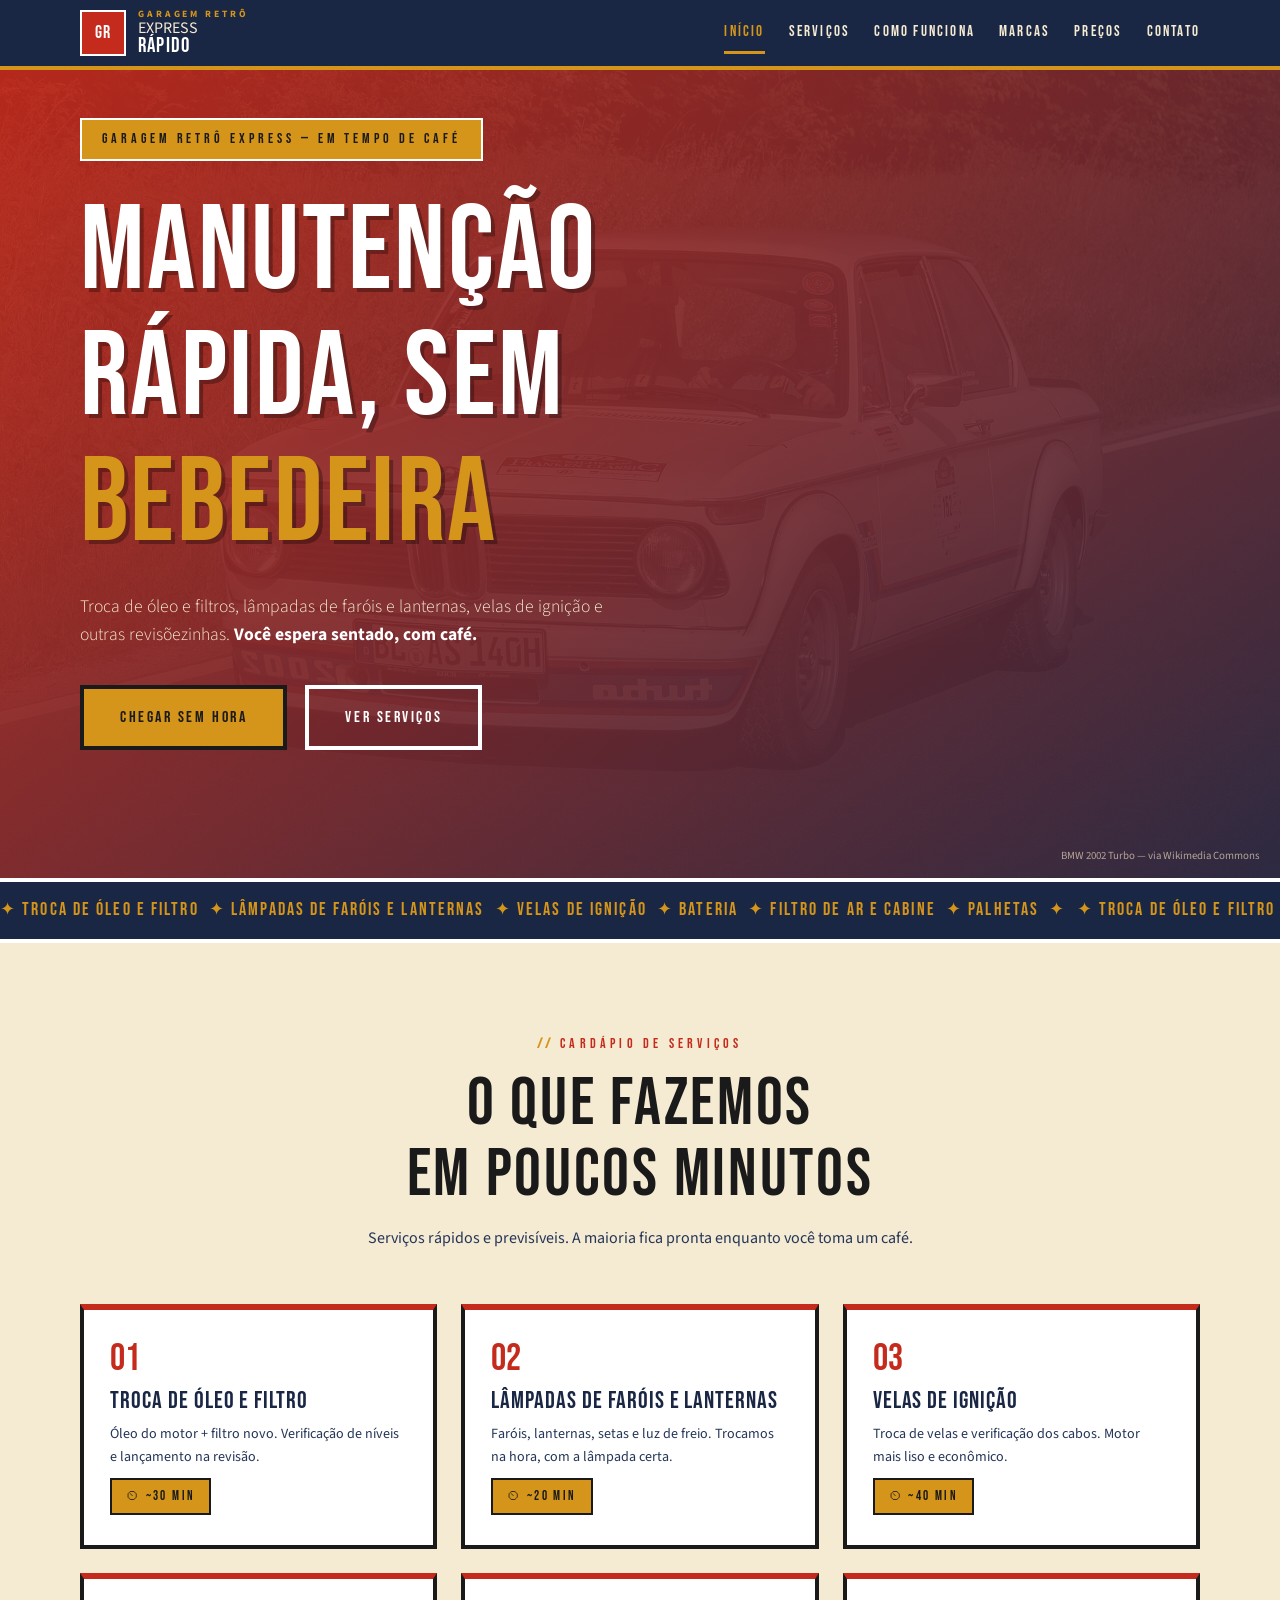
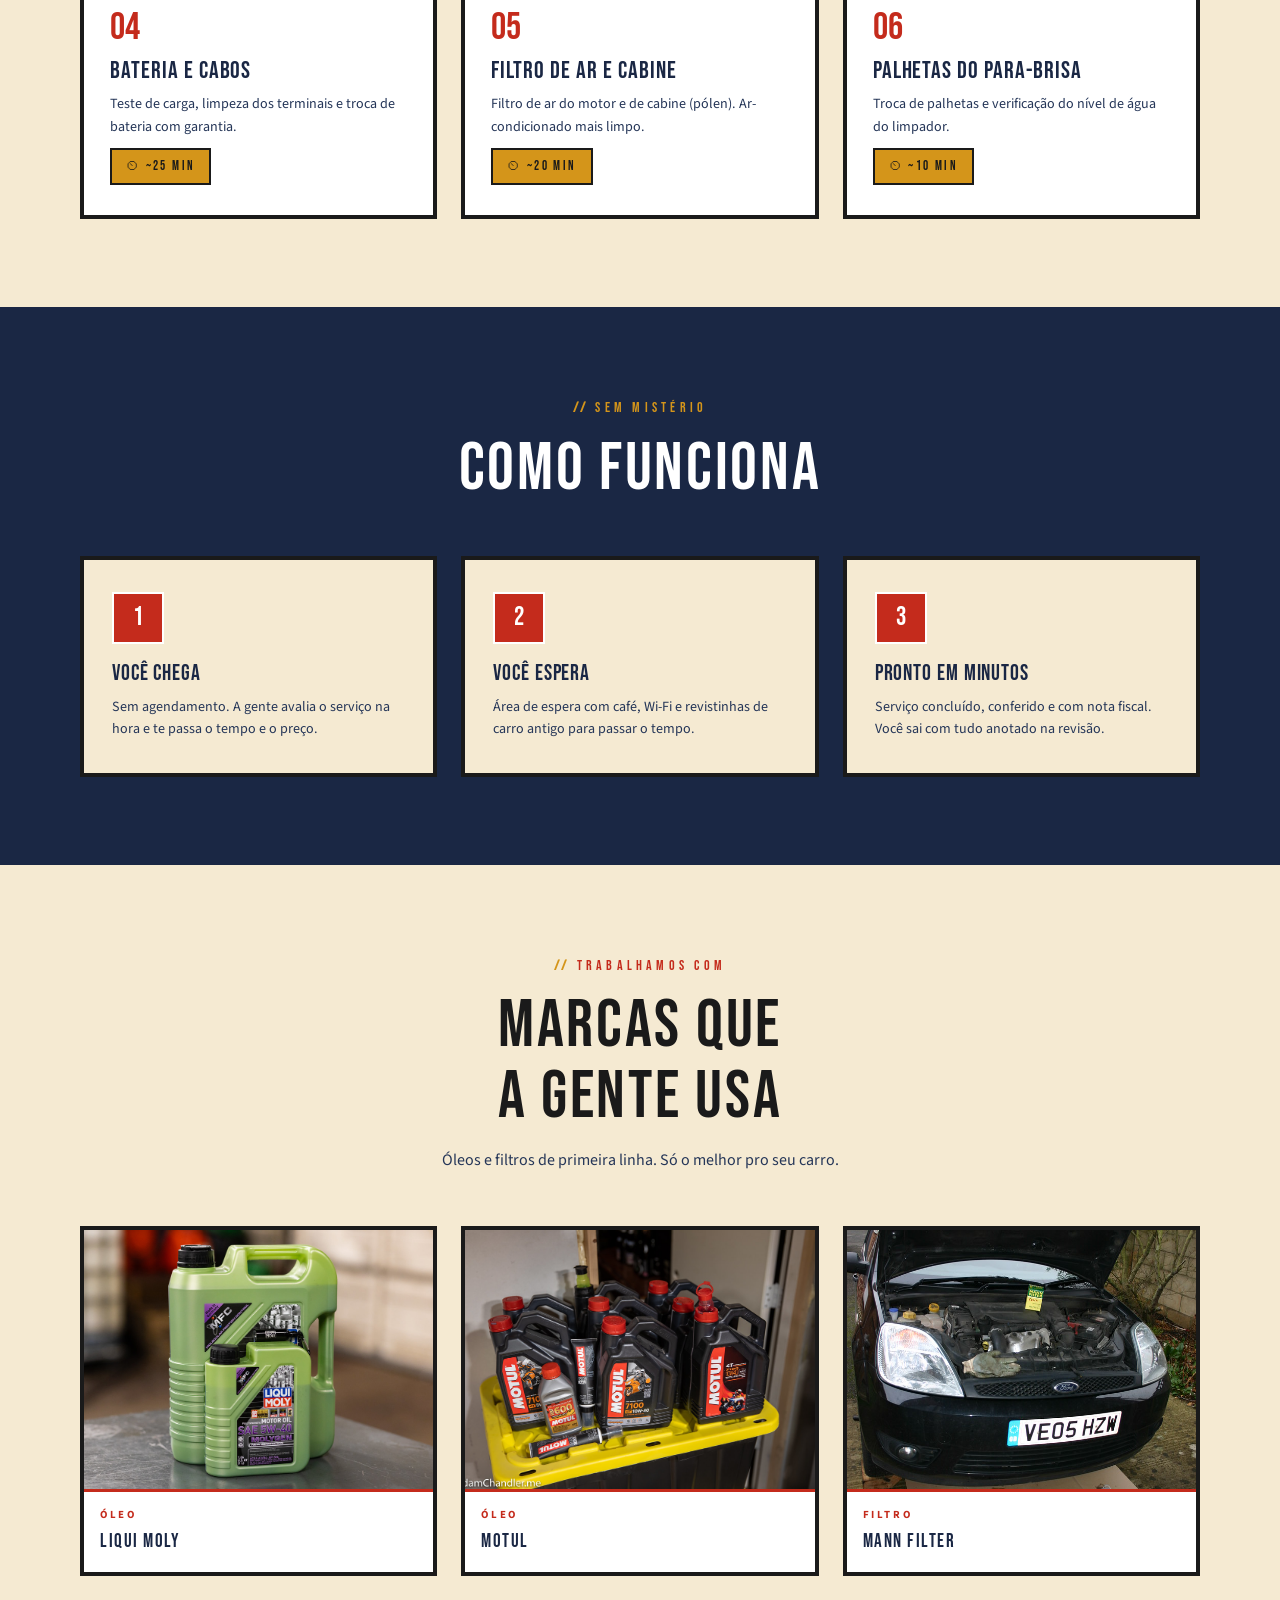
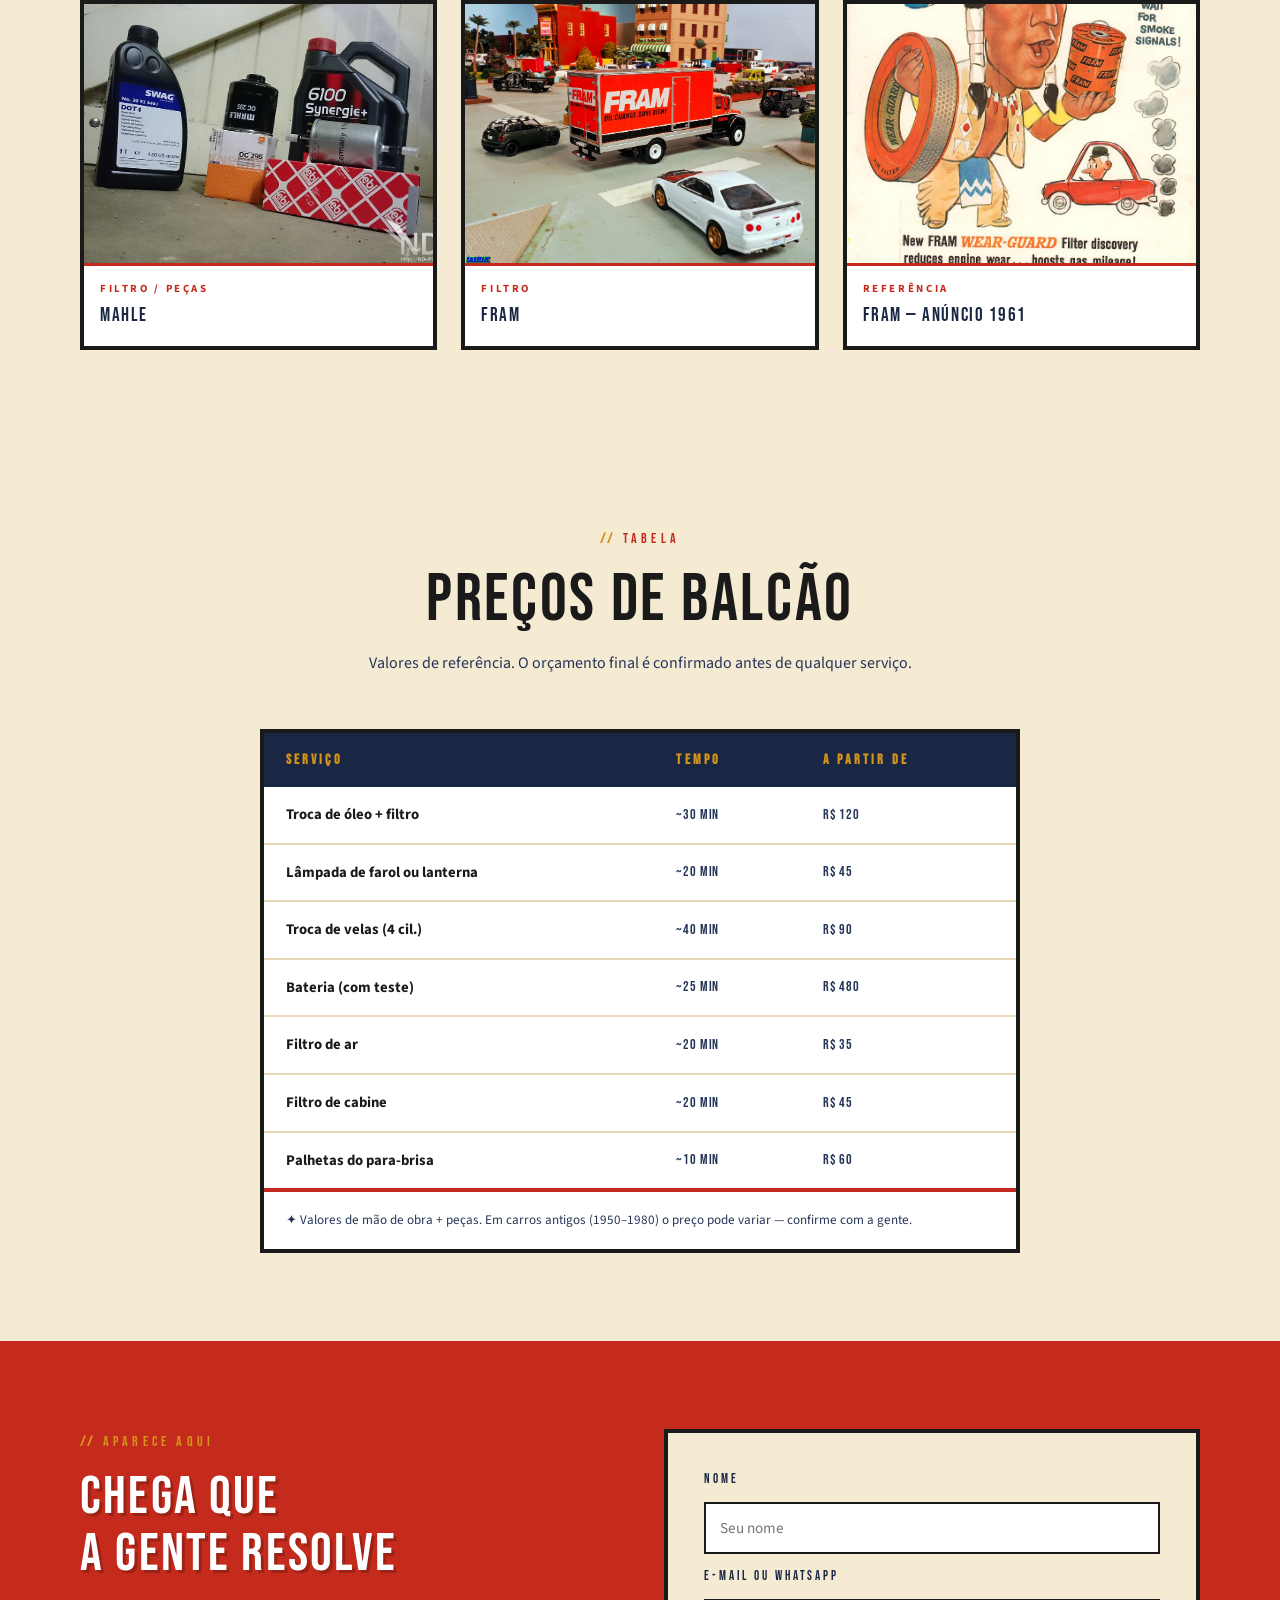
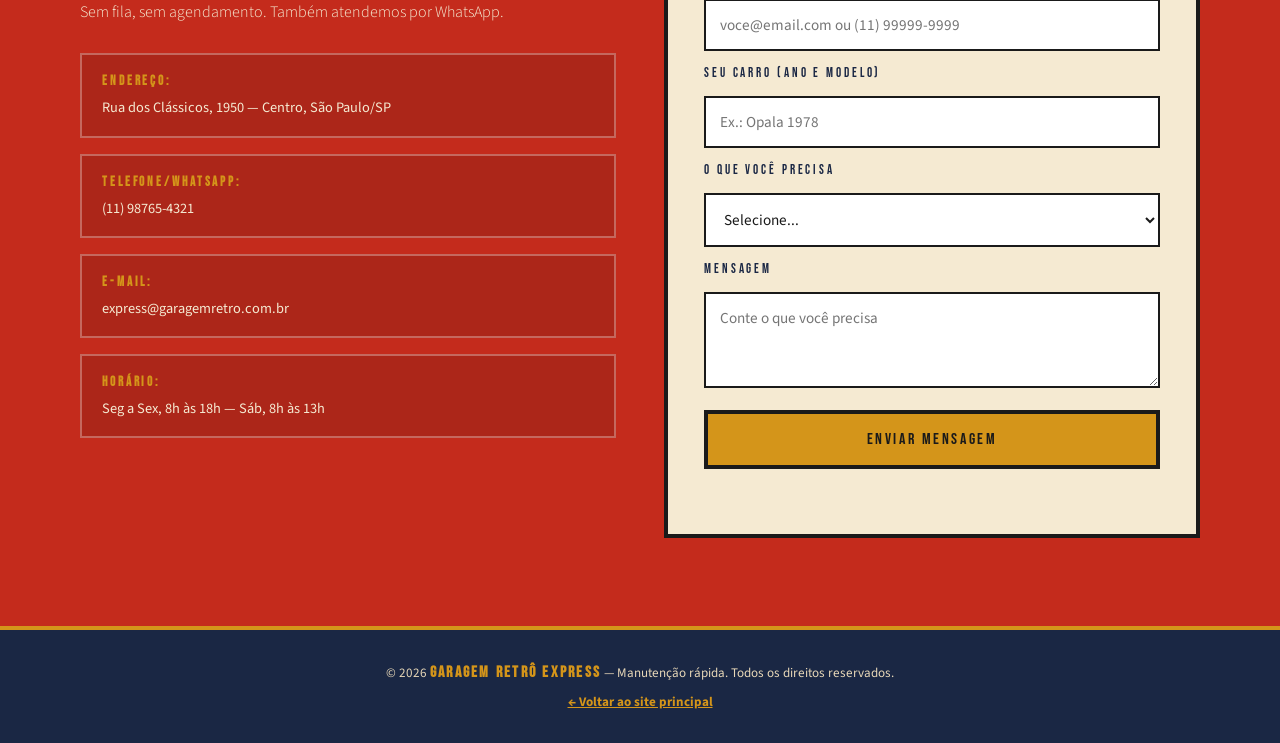
==== commit 0661b3b8: "Adiciona seção Marcas ao site Express - Liqui Moly, Motul, Mann Filter, Mahle, Fram" ====
--- a/servicos-rapidos/index.html
+++ b/servicos-rapidos/index.html
@@ -25,6 +25,7 @@
         <a href="#inicio">Início</a>
         <a href="#servicos">Serviços</a>
         <a href="#como-funciona">Como funciona</a>
+        <a href="#marcas">Marcas</a>
         <a href="#precos">Preços</a>
         <a href="#contato">Contato</a>
       </nav>
@@ -133,6 +134,62 @@
             <h3>Pronto em minutos</h3>
             <p>Serviço concluído, conferido e com nota fiscal. Você sai com tudo anotado na revisão.</p>
           </article>
+        </div>
+      </div>
+    </section>
+
+    <!-- ===== MARCAS ===== -->
+    <section class="marcas" id="marcas">
+      <div class="container">
+        <div class="section-head center">
+          <span class="section-tag" data-reveal>Trabalhamos com</span>
+          <h2 data-reveal>Marcas que<br>a gente usa</h2>
+          <p data-reveal>Óleos e filtros de primeira linha. Só o melhor pro seu carro.</p>
+        </div>
+
+        <div class="marcas-grid">
+          <figure class="marca-card" data-reveal>
+            <div class="marca-img"><img src="img/marcas/liquimoly-oleo.jpg" alt="Óleo Liqui Moly"></div>
+            <figcaption>
+              <span class="marca-tipo">Óleo</span>
+              <span class="marca-nome">Liqui Moly</span>
+            </figcaption>
+          </figure>
+          <figure class="marca-card" data-reveal>
+            <div class="marca-img"><img src="img/marcas/motul-oleo.jpg" alt="Óleo Motul"></div>
+            <figcaption>
+              <span class="marca-tipo">Óleo</span>
+              <span class="marca-nome">Motul</span>
+            </figcaption>
+          </figure>
+          <figure class="marca-card" data-reveal>
+            <div class="marca-img"><img src="img/marcas/mann-filter.jpg" alt="Filtro Mann Filter"></div>
+            <figcaption>
+              <span class="marca-tipo">Filtro</span>
+              <span class="marca-nome">Mann Filter</span>
+            </figcaption>
+          </figure>
+          <figure class="marca-card" data-reveal>
+            <div class="marca-img"><img src="img/marcas/mahle-pecas.jpg" alt="Peças Mahle"></div>
+            <figcaption>
+              <span class="marca-tipo">Filtro / Peças</span>
+              <span class="marca-nome">Mahle</span>
+            </figcaption>
+          </figure>
+          <figure class="marca-card" data-reveal>
+            <div class="marca-img"><img src="img/marcas/fram-filtro.jpg" alt="Filtro Fram"></div>
+            <figcaption>
+              <span class="marca-tipo">Filtro</span>
+              <span class="marca-nome">Fram</span>
+            </figcaption>
+          </figure>
+          <figure class="marca-card" data-reveal>
+            <div class="marca-img"><img src="img/marcas/fram-anuncio-vintage.jpg" alt="Anúncio vintage Fram"></div>
+            <figcaption>
+              <span class="marca-tipo">Referência</span>
+              <span class="marca-nome">Fram — Anúncio 1961</span>
+            </figcaption>
+          </figure>
         </div>
       </div>
     </section>
--- a/servicos-rapidos/css/style.css
+++ b/servicos-rapidos/css/style.css
@@ -541,6 +541,70 @@
   border-top: 4px solid var(--c-vermelho);
 }
 
+/* ===== Marcas ===== */
+.marcas {
+  background: var(--c-creme);
+}
+
+.marcas-grid {
+  display: grid;
+  grid-template-columns: repeat(3, 1fr);
+  gap: 24px;
+}
+
+.marca-card {
+  background: var(--c-branco);
+  border: var(--borda-gorda);
+  overflow: hidden;
+  transition: transform var(--press), box-shadow var(--press);
+}
+
+.marca-card:hover {
+  transform: translate(-3px, -3px);
+  box-shadow: 6px 6px 0 var(--c-preto);
+}
+
+.marca-img {
+  aspect-ratio: 4 / 3;
+  overflow: hidden;
+  border-bottom: 3px solid var(--c-vermelho);
+}
+
+.marca-img img {
+  width: 100%;
+  height: 100%;
+  object-fit: cover;
+  transition: transform 0.4s ease;
+}
+
+.marca-card:hover .marca-img img {
+  transform: scale(1.05);
+}
+
+.marca-card figcaption {
+  padding: 14px 16px;
+  display: flex;
+  flex-direction: column;
+  gap: 4px;
+}
+
+.marca-tipo {
+  font-family: var(--f-body);
+  font-size: 0.68rem;
+  font-weight: 700;
+  letter-spacing: 0.24em;
+  text-transform: uppercase;
+  color: var(--c-vermelho);
+}
+
+.marca-nome {
+  font-family: var(--f-display);
+  font-size: 1.2rem;
+  letter-spacing: 0.08em;
+  text-transform: uppercase;
+  color: var(--c-navy);
+}
+
 /* ===== Contato ===== */
 .contato {
   background: var(--c-vermelho);
@@ -777,7 +841,8 @@
 /* ===== Responsivo ===== */
 @media (max-width: 960px) {
   .servicos-grid,
-  .passos-grid {
+  .passos-grid,
+  .marcas-grid {
     grid-template-columns: repeat(2, 1fr);
   }
   .contato-grid { grid-template-columns: 1fr; }
@@ -800,7 +865,8 @@
     border-bottom: 1px solid var(--c-navy-claro);
   }
   .servicos-grid,
-  .passos-grid {
+  .passos-grid,
+  .marcas-grid {
     grid-template-columns: 1fr;
   }
   .hero-actions .btn { width: 100%; text-align: center; }
